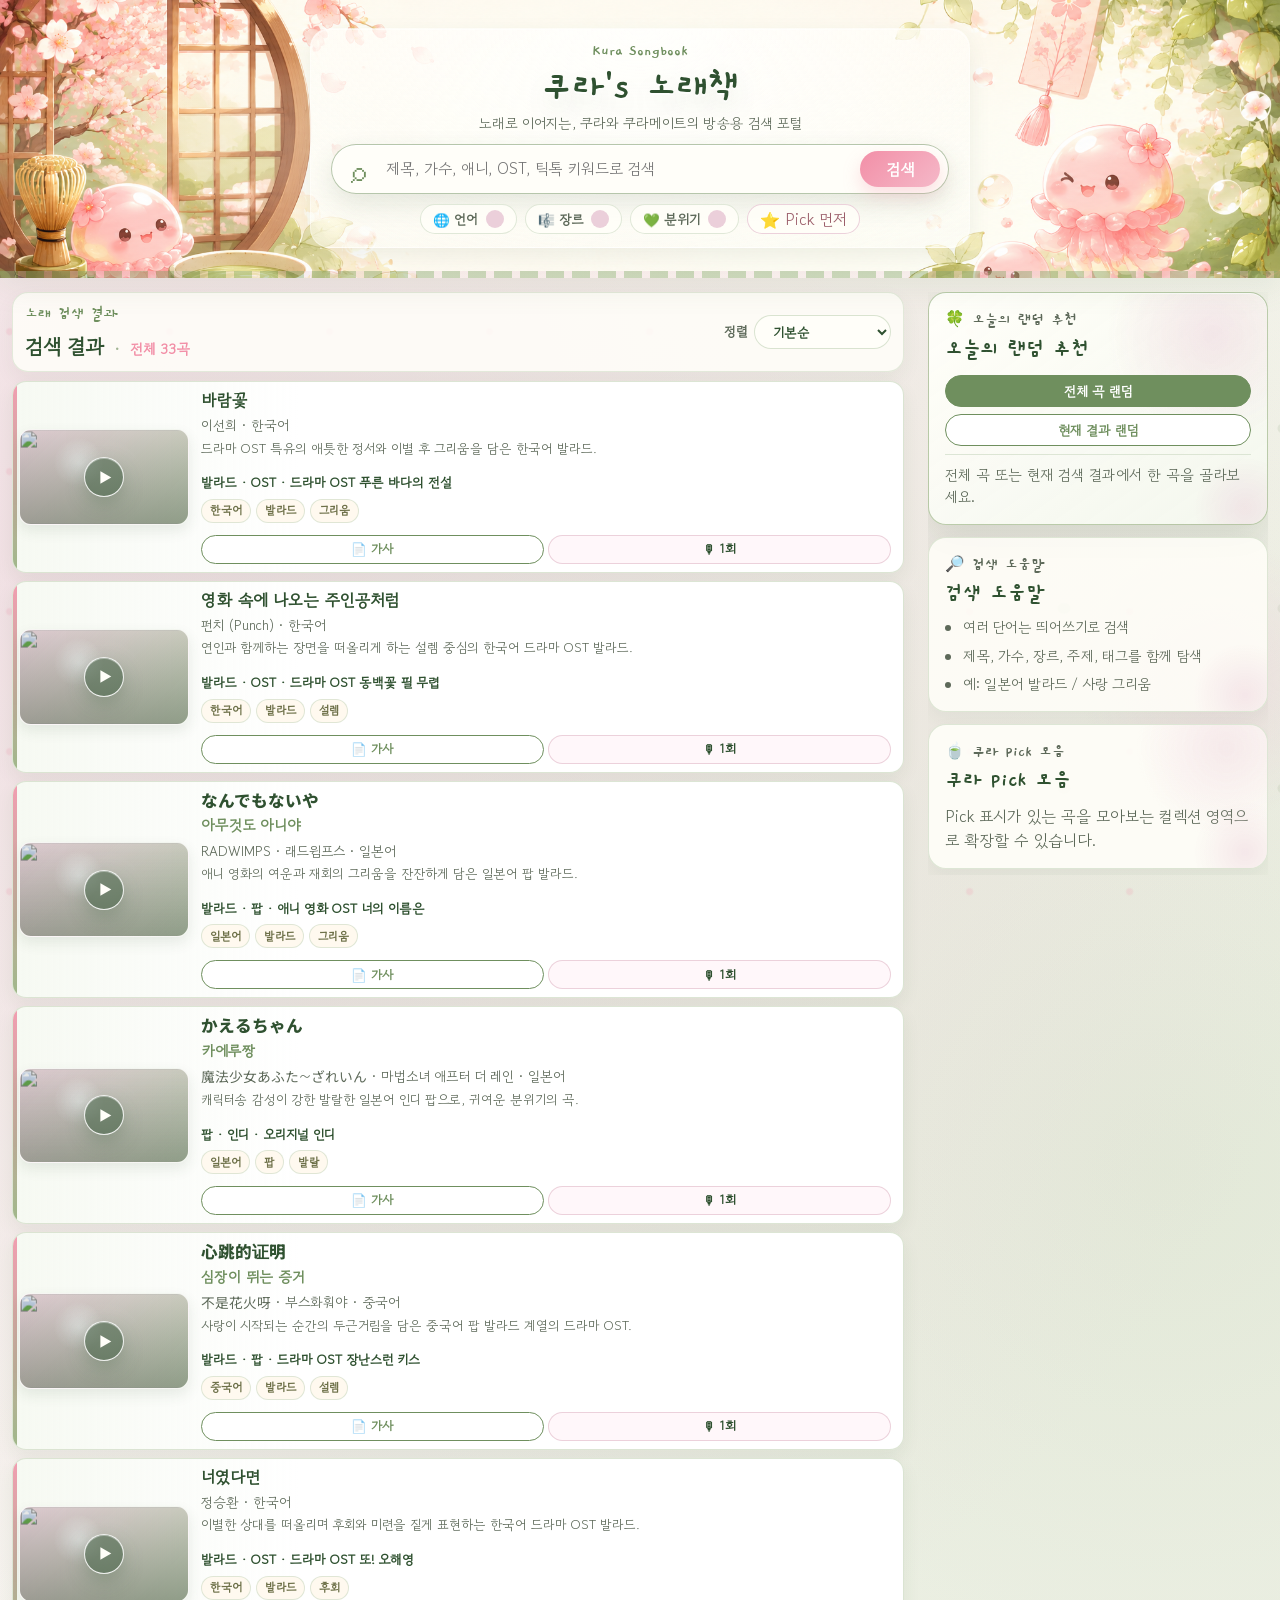
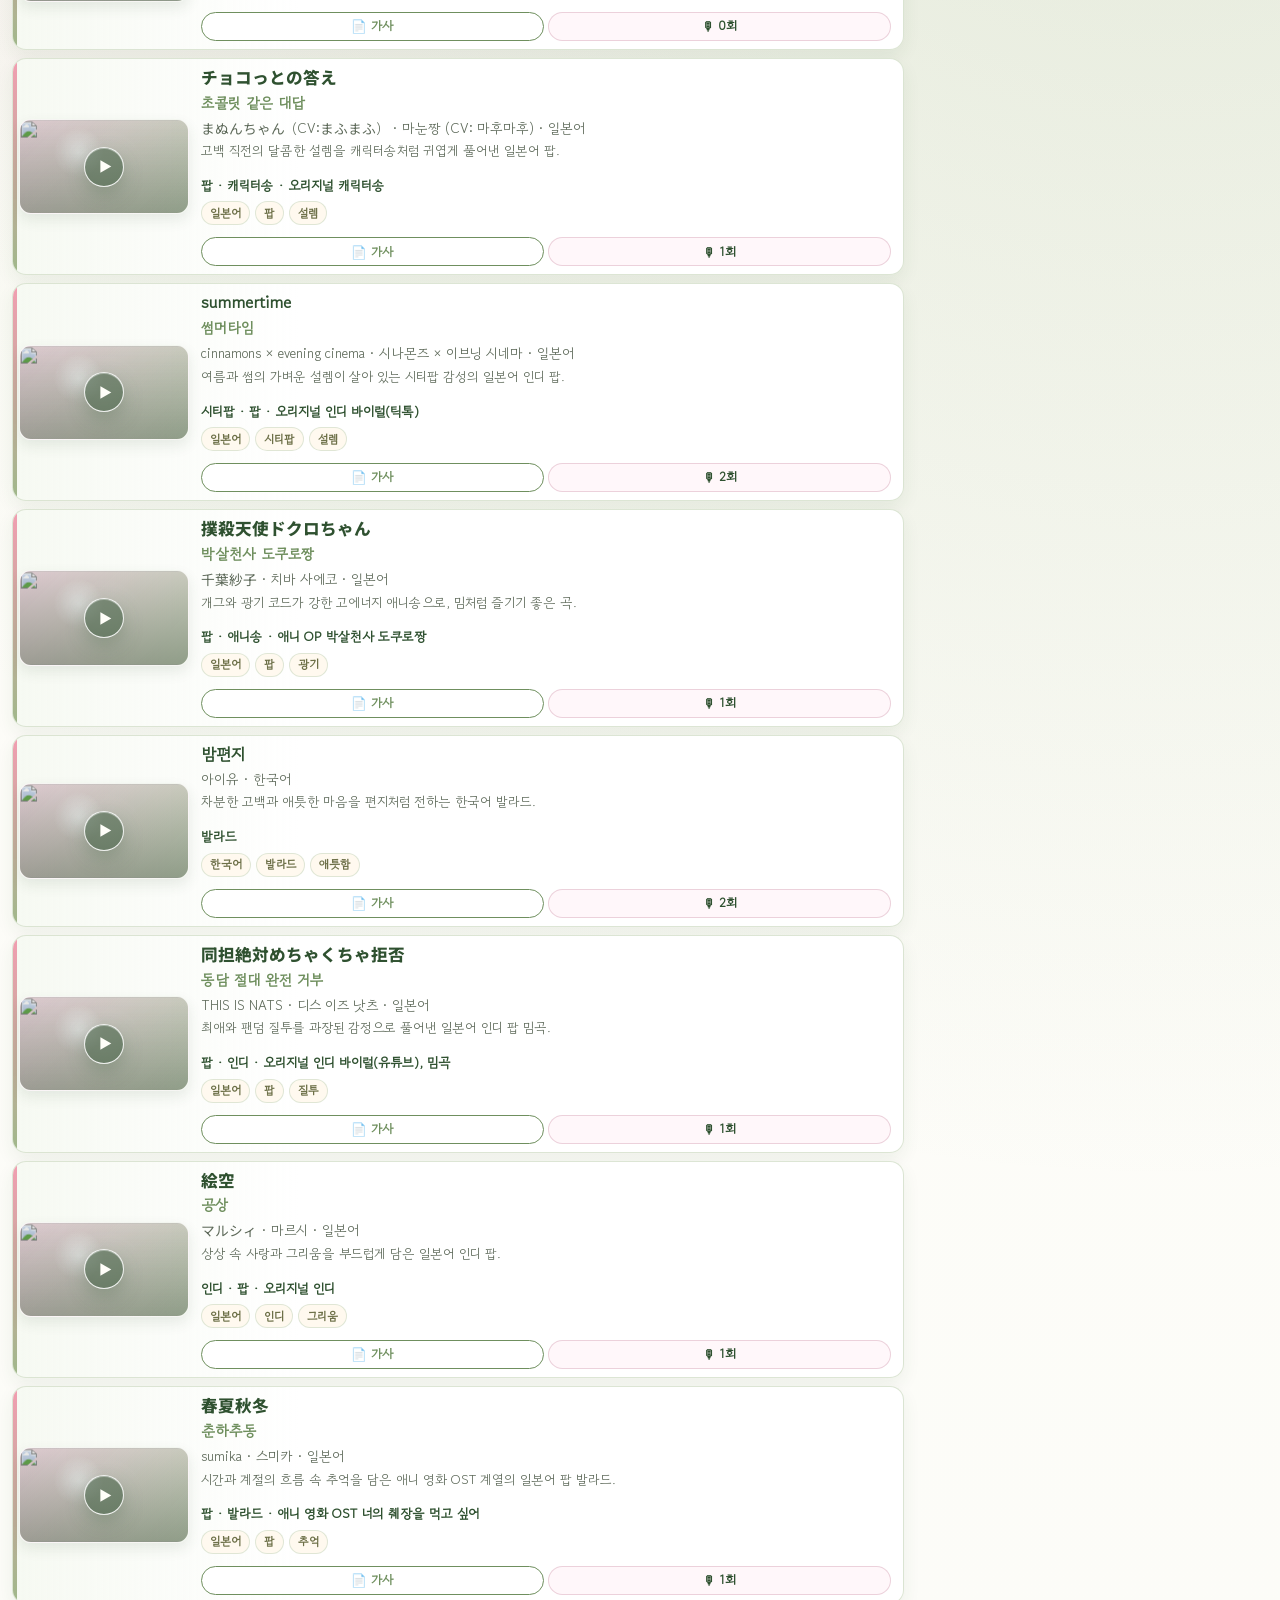
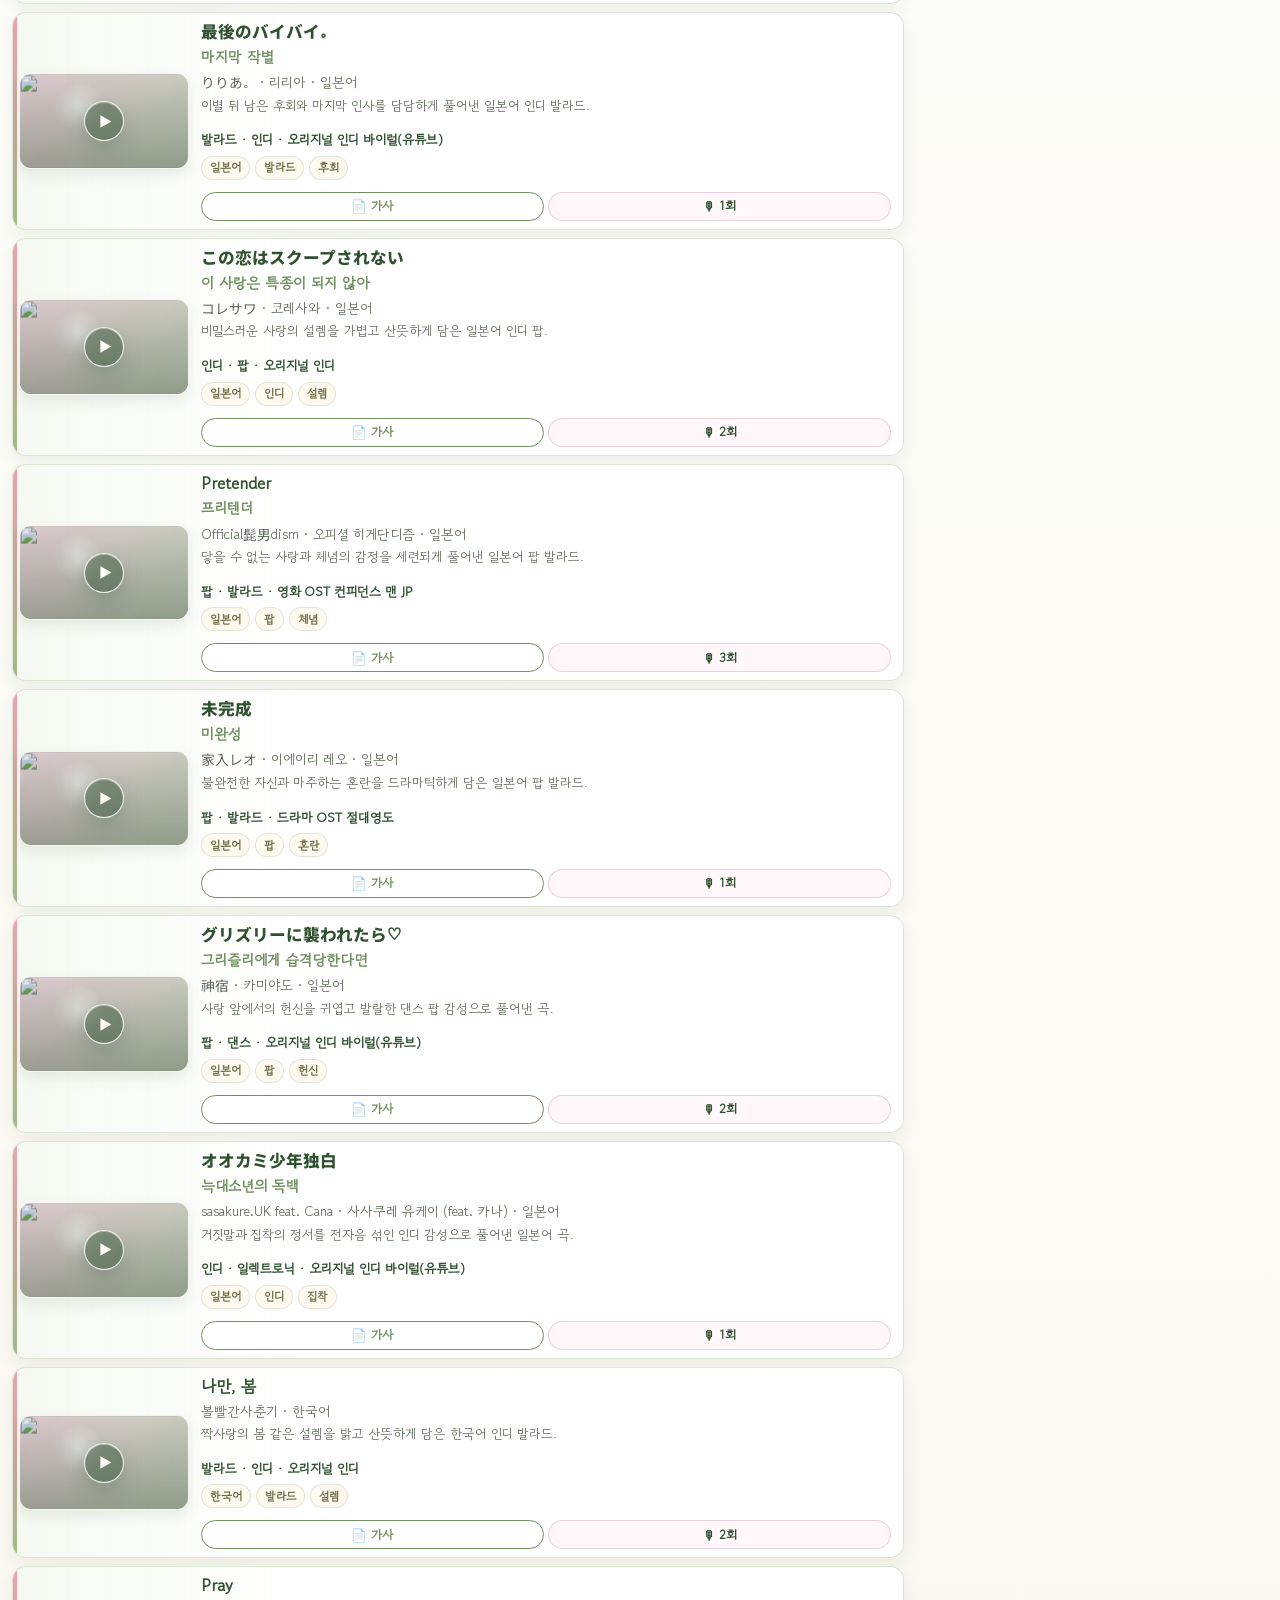
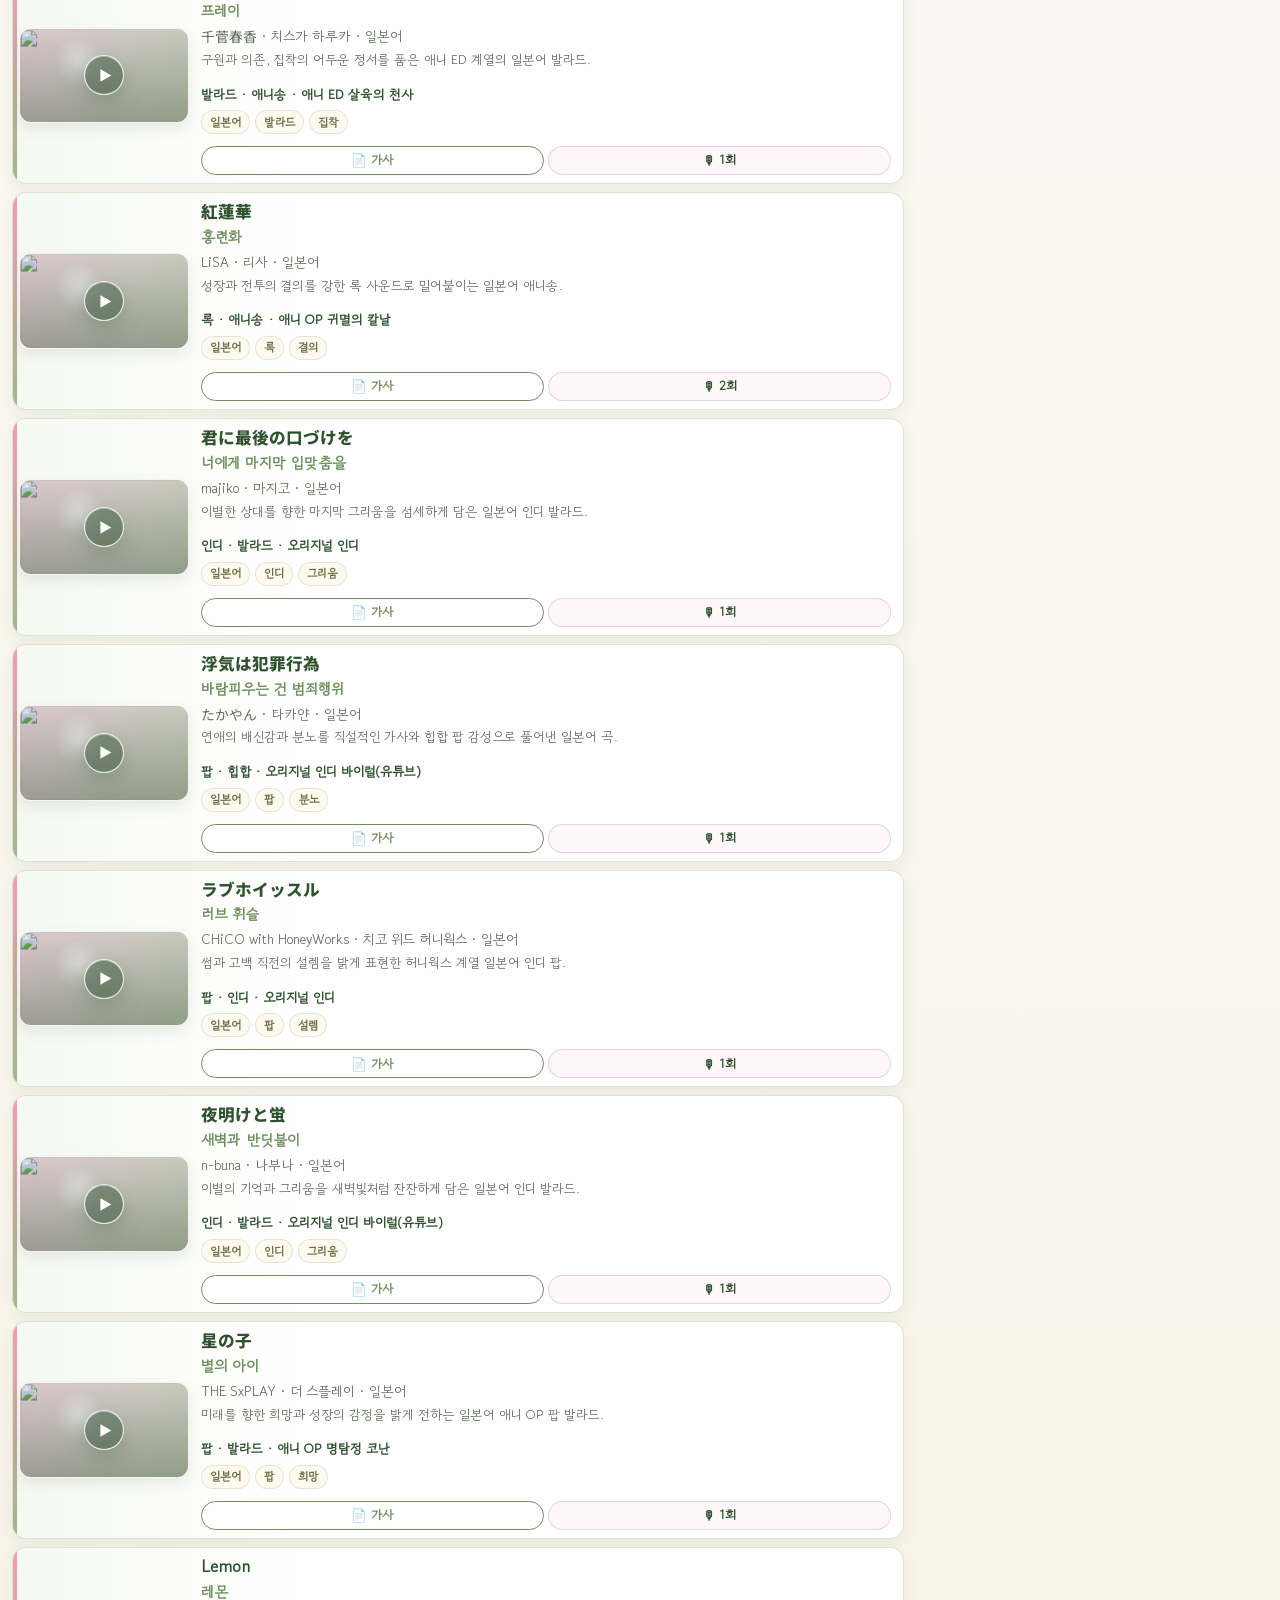
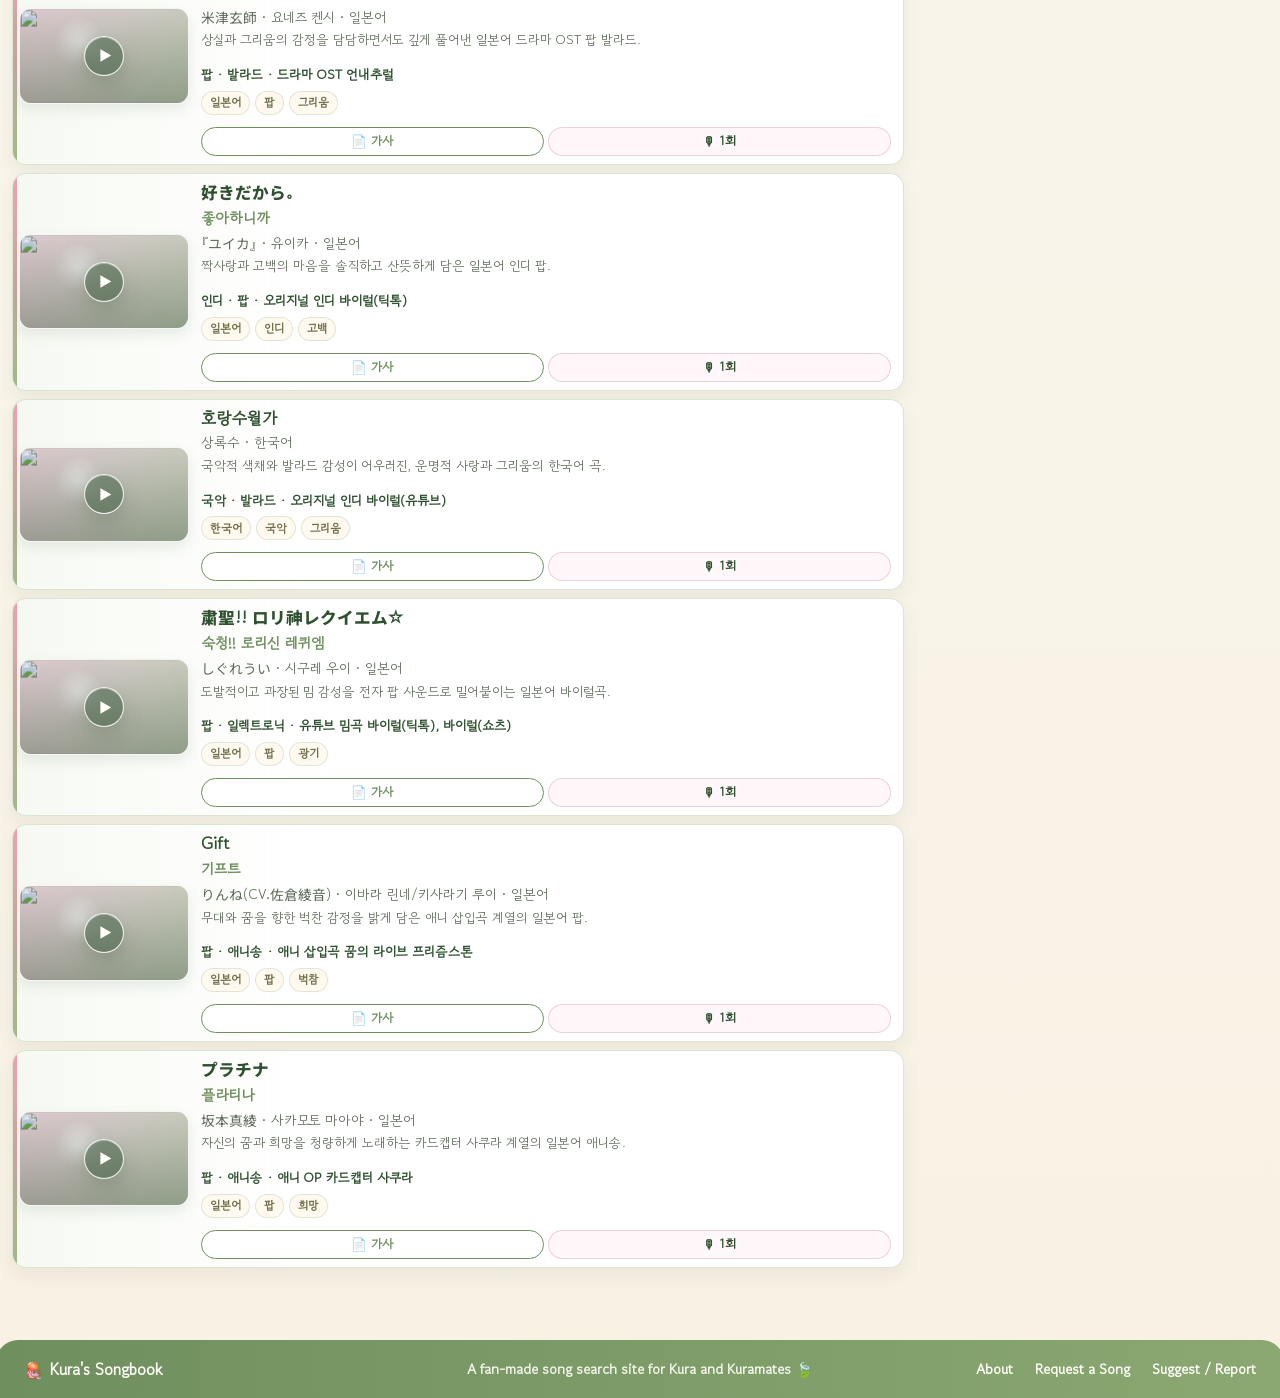
==== search.html @ 8adb4824 "dev: main portal" ====
<!doctype html>
<html lang="ko">
  <head>
    <meta charset="utf-8">
    <meta name="viewport" content="width=device-width, initial-scale=1">
    <title>쿠라's 노래책 - 검색</title>
    <link rel="preconnect" href="https://fonts.googleapis.com">
    <link rel="preconnect" href="https://fonts.gstatic.com" crossorigin>
    <link href="https://fonts.googleapis.com/css2?family=Gaegu:wght@400;700&amp;family=Gowun+Dodum&amp;family=Noto+Sans+JP:wght@400;500;700&amp;family=Noto+Sans+KR:wght@400;500;700&amp;display=swap" rel="stylesheet">
    <link rel="stylesheet" href="./src/style.css?v=beta-1">
  </head>
  <body class="results-mode">
    <header class="hero search-hero">
      <div class="hero-inner">
        <div class="mood-scene mood-scene-left" aria-hidden="true">
          <span class="mood-window"></span>
          <span class="mood-cup">🍵</span>
          <span class="mood-jelly">🪼</span>
        </div>
        <div class="mood-scene mood-scene-right" aria-hidden="true">
          <span class="mood-tag">くらの<br>うた帳</span>
          <span class="mood-leaf">🍃</span>
        </div>
        <div class="petal petal-a" aria-hidden="true"></div>
        <div class="petal petal-b" aria-hidden="true"></div>

        <div class="hero-panel">
          <p class="eyebrow">Kura Songbook</p>
          <h1>쿠라's 노래책</h1>
          <p class="intro">노래로 이어지는, 쿠라와 쿠라메이트의 방송용 검색 포털</p>

          <section class="search-portal" aria-labelledby="search-title">
            <h2 id="search-title">노래 검색</h2>
            <label class="search-label" for="search-input">검색어</label>
            <div class="search-box">
              <span class="search-icon" aria-hidden="true">⌕</span>
              <input
                id="search-input"
                class="search-input"
                type="search"
                placeholder="제목, 가수, 애니, OST, 틱톡 키워드로 검색"
                autocomplete="off"
              >
              <button class="search-button" type="button" aria-label="검색">검색</button>
            </div>
            <div class="chip-row filter-row" aria-label="기본 필터">
              <details class="filter-menu" data-filter="language">
                <summary class="chip">🌐 언어</summary>
                <div id="language-filter-options" class="filter-options"></div>
              </details>
              <details class="filter-menu" data-filter="genre">
                <summary class="chip">🎼 장르</summary>
                <div id="genre-filter-options" class="filter-options"></div>
              </details>
              <details class="filter-menu" data-filter="mood">
                <summary class="chip">💚 분위기</summary>
                <div id="mood-filter-options" class="filter-options"></div>
              </details>
              <button id="pick-first-toggle" class="chip chip-pink chip-button" type="button" aria-pressed="false">
                ⭐ Pick 먼저
              </button>
            </div>
          </section>
        </div>
      </div>
    </header>

    <div class="page-frame">
      <div class="desktop-shell">
        <main class="main-column">
          <section class="sticky-search" aria-label="빠른 검색">
            <div class="sticky-search-brand">
              <span>Kura Songbook</span>
              <strong id="sticky-result-summary">전체 0곡</strong>
            </div>
            <label class="search-label" for="sticky-search-input">빠른 검색</label>
            <div class="sticky-search-box">
              <span class="search-icon" aria-hidden="true">⌕</span>
              <input
                id="sticky-search-input"
                class="sticky-search-input"
                type="search"
                placeholder="검색어를 계속 입력"
                autocomplete="off"
              >
            </div>
          </section>

          <section class="results-column" aria-labelledby="results-title">
            <div class="section-heading">
              <div class="result-title-block">
                <p class="section-kicker">노래 검색 결과</p>
                <div class="result-title-row">
                  <h2 id="results-title">검색 결과</h2>
                  <p id="result-summary" class="result-summary" aria-live="polite">곡을 불러오는 중...</p>
                </div>
              </div>
              <label class="sort-control" for="sort-select">
                <span>정렬</span>
                <select id="sort-select">
                  <option value="default">기본순</option>
                  <option value="title">제목순</option>
                  <option value="artist">가수순</option>
                  <option value="singCount">부른 횟수순</option>
                </select>
              </label>
            </div>
            <section id="song-list" class="song-list" aria-label="검색 결과"></section>
          </section>
        </main>

        <section class="right-rail" aria-label="추천과 도움말">
          <section class="rail-card rail-card-feature random-panel">
            <p class="rail-label">🍀 오늘의 랜덤 추천</p>
            <h2>오늘의 랜덤 추천</h2>
            <div class="random-actions">
              <button id="random-all-button" class="random-button" type="button">전체 곡 랜덤</button>
              <button id="random-visible-button" class="random-button random-button-soft" type="button">
                현재 결과 랜덤
              </button>
            </div>
            <div id="random-result" class="random-result" aria-live="polite">
              <p>전체 곡 또는 현재 검색 결과에서 한 곡을 골라보세요.</p>
            </div>
          </section>

          <section class="rail-card help-panel">
            <p class="rail-label">🔎 검색 도움말</p>
            <h2>검색 도움말</h2>
            <ul class="help-list">
              <li>여러 단어는 띄어쓰기로 검색</li>
              <li>제목, 가수, 장르, 주제, 태그를 함께 탐색</li>
              <li>예: 일본어 발라드 / 사랑 그리움</li>
            </ul>
          </section>

          <section class="rail-card rail-card-pink pick-panel">
            <p class="rail-label">🍵 쿠라 Pick 모음</p>
            <h2>쿠라 Pick 모음</h2>
            <p>Pick 표시가 있는 곡을 모아보는 컬렉션 영역으로 확장할 수 있습니다.</p>
          </section>
        </section>
      </div>

      <footer class="site-footer">
        <p>🪼 Kura's Songbook</p>
        <p>A fan-made song search site for Kura and Kuramates 🍃</p>
        <nav aria-label="Footer links">
          <span>About</span>
          <span>Request a Song</span>
          <span>Suggest / Report</span>
        </nav>
      </footer>
    </div>

    <script src="./src/app.js?v=beta-1" defer></script>
  </body>
</html>
---- src/style.css ----
:root {
  --matcha: #6f8f5e;
  --matcha-dark: #2f5130;
  --matcha-soft: #8ba872;
  --ivory: #fcfcf8;
  --ivory-warm: #f8f1e4;
  --matcha-milk: #f4f8ef;
  --sakura: #ebcfda;
  --sakura-strong: #f28fa7;
  --leaf-border: #d8e2cf;
  --muted: #5d6959;
  --card: rgba(255, 255, 255, 0.94);
  --shadow: 0 18px 44px rgba(47, 81, 48, 0.13);
  --panel-shadow: 0 22px 58px rgba(47, 81, 48, 0.12);
}

* {
  box-sizing: border-box;
}

html {
  overflow-x: hidden;
}

body {
  min-width: 320px;
  margin: 0;
  overflow-x: hidden;
  background:
    radial-gradient(circle at 7% 7%, rgba(235, 207, 218, 0.62), transparent 18%),
    radial-gradient(circle at 91% 15%, rgba(139, 168, 114, 0.24), transparent 24%),
    linear-gradient(180deg, #fffdf8 0%, var(--ivory) 42%, var(--ivory-warm) 100%);
  color: var(--matcha-dark);
  font-family: "Gowun Dodum", "Noto Sans KR", "Noto Sans JP", system-ui, sans-serif;
  line-height: 1.5;
}

body::before,
body::after {
  position: fixed;
  z-index: -1;
  content: "";
  pointer-events: none;
}

body::before {
  inset: 0;
  background-image:
    radial-gradient(circle, rgba(242, 143, 167, 0.32) 0 3px, transparent 4px),
    radial-gradient(ellipse, rgba(111, 143, 94, 0.2) 0 6px, transparent 7px);
  background-position: 8% 16%, 90% 72%;
  background-size: 160px 140px, 220px 180px;
  opacity: 0.58;
}

body::after {
  right: -90px;
  bottom: 70px;
  width: 300px;
  height: 300px;
  border-radius: 999px;
  background: radial-gradient(circle, rgba(235, 207, 218, 0.5), transparent 66%);
}

.portal-page {
  min-height: 100vh;
  background:
    radial-gradient(circle at 12% 18%, rgba(235, 207, 218, 0.46), transparent 20%),
    radial-gradient(circle at 85% 20%, rgba(139, 168, 114, 0.28), transparent 24%),
    #fffdf8;
}

.portal-hero {
  position: relative;
  display: grid;
  min-height: 100vh;
  grid-template-columns: minmax(0, 1fr) minmax(280px, 360px);
  gap: clamp(22px, 4vw, 54px);
  align-items: center;
  overflow: hidden;
  padding: clamp(28px, 5vw, 72px) max(24px, calc((100vw - 1420px) / 2 + 24px));
  background:
    radial-gradient(ellipse at 48% 48%, rgba(255, 253, 248, 0.7), rgba(255, 253, 248, 0.28) 34%, transparent 58%),
    linear-gradient(90deg, rgba(255, 253, 248, 0.04), rgba(255, 253, 248, 0.3) 48%, rgba(255, 253, 248, 0.06)),
    url("../assets/hero_bg_desktop.png") center / cover no-repeat;
}

.portal-panel {
  position: relative;
  z-index: 1;
  width: min(780px, 100%);
  justify-self: center;
  border: 1px solid rgba(255, 255, 255, 0.42);
  border-radius: 28px;
  padding: clamp(24px, 4vw, 46px);
  background:
    radial-gradient(ellipse at top, rgba(255, 255, 255, 0.8), rgba(255, 253, 248, 0.5) 68%, rgba(255, 253, 248, 0.28)),
    rgba(255, 253, 248, 0.42);
  box-shadow: 0 20px 58px rgba(47, 81, 48, 0.13);
  text-align: center;
}

.portal-eyebrow,
.portal-preview-card p {
  margin: 0 0 5px;
  color: var(--matcha);
  font-family: "Gaegu", "Gowun Dodum", "Noto Sans KR", sans-serif;
  font-size: 1.25rem;
  font-weight: 700;
}

.portal-panel h1 {
  font-size: clamp(3.25rem, 7vw, 6.4rem);
}

.portal-copy {
  max-width: 620px;
  margin: 8px auto 0;
  color: var(--muted);
  font-size: 1.08rem;
}

.portal-search {
  display: grid;
  grid-template-columns: 62px 1fr 104px;
  align-items: center;
  min-height: 64px;
  margin-top: 24px;
  border: 1px solid rgba(111, 143, 94, 0.52);
  border-radius: 999px;
  background: rgba(255, 254, 249, 0.97);
  box-shadow:
    0 16px 38px rgba(47, 81, 48, 0.14),
    inset 0 1px 0 rgba(255, 255, 255, 0.9);
}

.portal-search input {
  min-width: 0;
  min-height: 60px;
  border: 0;
  background: transparent;
  color: var(--matcha-dark);
  font: inherit;
  font-size: 1.08rem;
  outline: none;
}

.portal-search button,
.portal-actions button,
.portal-actions a,
.portal-preview-card a {
  display: inline-flex;
  min-height: 40px;
  align-items: center;
  justify-content: center;
  border-radius: 999px;
  padding: 0 18px;
  font: inherit;
  font-weight: 700;
  text-decoration: none;
}

.portal-search button,
.portal-actions button {
  border: 0;
  background: linear-gradient(135deg, var(--sakura-strong), #f5b8c8);
  color: #fff;
  cursor: pointer;
  box-shadow: 0 10px 24px rgba(242, 143, 167, 0.3);
}

.portal-chip-row,
.portal-actions {
  display: flex;
  flex-wrap: wrap;
  justify-content: center;
  gap: 9px;
  margin-top: 14px;
}

.portal-chip-row a,
.portal-actions a,
.portal-preview-card a {
  border: 1px solid rgba(216, 226, 207, 0.86);
  background: rgba(255, 254, 249, 0.88);
  color: var(--matcha-dark);
  font-weight: 700;
  text-decoration: none;
}

.portal-chip-row a {
  min-height: 32px;
  border-radius: 999px;
  padding: 0 13px;
}

.portal-preview {
  position: relative;
  z-index: 1;
  display: grid;
  gap: 14px;
}

.portal-preview-card {
  border: 1px solid rgba(216, 226, 207, 0.78);
  border-radius: 22px;
  padding: 18px;
  background: rgba(255, 254, 249, 0.88);
  box-shadow: 0 18px 42px rgba(47, 81, 48, 0.12);
}

.portal-preview-card h2 {
  margin: 0 0 10px;
  font-family: "Gaegu", "Gowun Dodum", "Noto Sans KR", sans-serif;
  font-size: 1.58rem;
  line-height: 1.1;
}

.portal-preview-card span {
  color: var(--muted);
}

.portal-preview-soft {
  background: rgba(255, 247, 250, 0.82);
}

.portal-scene {
  position: absolute;
  inset: 0;
  pointer-events: none;
}

.portal-scene span {
  position: absolute;
  filter: drop-shadow(0 16px 16px rgba(47, 81, 48, 0.12));
}

.portal-scene-cup {
  left: 8%;
  bottom: 12%;
  font-size: clamp(3rem, 6vw, 6rem);
}

.portal-scene-jelly {
  left: 15%;
  top: 24%;
  font-size: clamp(3.5rem, 7vw, 7rem);
}

.portal-scene-petal {
  right: 14%;
  top: 16%;
  font-size: clamp(2rem, 4vw, 4rem);
}

.page-frame {
  width: min(1600px, calc(100% - 24px));
  margin: 0 auto;
}

.desktop-shell {
  display: grid;
  grid-template-columns: minmax(0, 1fr) clamp(340px, 24vw, 388px);
  gap: 24px;
  align-items: start;
  padding-top: 16px;
  transition: padding-top 180ms ease;
}

.portal-mode .desktop-shell {
  padding-top: 26px;
}

.has-active-search .desktop-shell,
.results-mode .desktop-shell {
  padding-top: 14px;
}

.main-column {
  display: grid;
  min-width: 0;
  gap: 12px;
}

.hero {
  position: relative;
  z-index: 10;
  width: 100%;
  min-height: clamp(260px, 24vw, 296px);
  overflow: visible;
  background:
    radial-gradient(ellipse at 50% 52%, rgba(255, 253, 248, 0.64) 0%, rgba(255, 253, 248, 0.28) 30%, rgba(255, 253, 248, 0) 58%),
    linear-gradient(90deg, rgba(255, 253, 248, 0.04) 0%, rgba(255, 253, 248, 0.22) 45%, rgba(255, 253, 248, 0.03) 100%),
    url("../assets/hero_bg_desktop.png") center 47% / cover no-repeat;
  box-shadow: 0 10px 28px rgba(111, 143, 94, 0.1);
  text-align: center;
}

.portal-mode .hero {
  min-height: clamp(420px, 58vh, 620px);
}

.results-mode .hero {
  min-height: clamp(228px, 22vw, 278px);
}

.hero::after {
  position: absolute;
  right: 0;
  bottom: 0;
  left: 0;
  height: 7px;
  background: repeating-linear-gradient(
    90deg,
    rgba(139, 168, 114, 0.46) 0 18px,
    rgba(235, 207, 218, 0.34) 18px 26px
  );
  content: "";
}

.hero-inner {
  position: relative;
  z-index: 1;
  display: grid;
  width: min(1600px, calc(100% - 24px));
  min-height: clamp(260px, 24vw, 296px);
  margin: 0 auto;
  align-items: center;
  justify-items: center;
  padding: 16px clamp(24px, 3.2vw, 48px) 18px;
  overflow: visible;
}

.portal-mode .hero-inner {
  min-height: clamp(420px, 58vh, 620px);
  align-items: center;
}

.results-mode .hero-inner {
  min-height: clamp(228px, 22vw, 278px);
}

.hero:has(.filter-menu[open]) {
  z-index: 120;
}

.hero > *,
.hero-inner > * {
  position: relative;
  z-index: 1;
}

.hero-panel {
  position: relative;
  z-index: 2;
  width: min(680px, 100%);
  border: 1px solid rgba(255, 255, 255, 0.34);
  border-radius: 20px;
  padding: 12px 22px 14px;
  background:
    radial-gradient(ellipse at top, rgba(255, 255, 255, 0.72), rgba(255, 253, 248, 0.48) 62%, rgba(255, 253, 248, 0.28)),
    linear-gradient(180deg, rgba(255, 253, 248, 0.44), rgba(244, 248, 239, 0.24));
  box-shadow:
    0 8px 22px rgba(47, 81, 48, 0.08),
    inset 0 1px 0 rgba(255, 255, 255, 0.48);
}

.portal-mode .hero-panel {
  width: min(760px, 100%);
  padding: 18px 28px 20px;
}

.results-mode .hero-panel {
  width: min(660px, 100%);
  padding: 11px 20px 13px;
}

.hero-panel,
.search-portal,
.chip-row {
  overflow: visible;
}

.mood-scene {
  position: absolute;
  z-index: 0;
  display: none;
  pointer-events: none;
}

.mood-scene-left {
  inset: 36px auto auto 34px;
  width: 190px;
  height: 220px;
}

.mood-window {
  position: absolute;
  inset: 0 auto auto 0;
  width: 76px;
  height: 102px;
  border: 2px solid rgba(111, 143, 94, 0.18);
  border-radius: 28px 28px 10px 10px;
  background:
    linear-gradient(90deg, transparent 47%, rgba(111, 143, 94, 0.16) 48% 52%, transparent 53%),
    linear-gradient(0deg, transparent 47%, rgba(111, 143, 94, 0.16) 48% 52%, transparent 53%),
    rgba(255, 255, 255, 0.5);
}

.mood-cup {
  position: absolute;
  left: 20px;
  bottom: 10px;
  display: grid;
  width: 112px;
  height: 82px;
  place-items: center;
  border: 1px solid rgba(216, 226, 207, 0.75);
  border-radius: 999px;
  background: rgba(255, 255, 255, 0.58);
  box-shadow: 0 18px 38px rgba(47, 81, 48, 0.1);
  font-size: 3rem;
}

.mood-jelly {
  position: absolute;
  top: 54px;
  right: 4px;
  font-size: 4rem;
  filter: drop-shadow(0 12px 14px rgba(242, 143, 167, 0.18));
}

.mood-scene-right {
  top: 24px;
  right: 32px;
  gap: 18px;
  justify-items: center;
}

.mood-tag {
  display: grid;
  width: 62px;
  min-height: 92px;
  place-items: center;
  border: 1px solid rgba(216, 226, 207, 0.9);
  border-radius: 12px;
  background: #fffef9;
  color: var(--matcha-dark);
  font-size: 0.9rem;
  font-weight: 750;
  font-family: "Gaegu", "Gowun Dodum", "Noto Sans KR", sans-serif;
  box-shadow: 0 12px 26px rgba(47, 81, 48, 0.1);
}

.mood-leaf {
  font-size: 2rem;
}

.eyebrow {
  margin: 0 0 3px;
  color: var(--matcha);
  font-family: "Gaegu", "Gowun Dodum", "Noto Sans KR", sans-serif;
  font-size: 0.98rem;
  font-weight: 700;
  letter-spacing: 0;
}

h1 {
  margin: 0;
  font-family: "Gaegu", "Gowun Dodum", "Noto Sans KR", sans-serif;
  font-size: clamp(2.08rem, 3vw, 3.05rem);
  font-weight: 700;
  line-height: 1.05;
  letter-spacing: 0;
  text-align: center;
  text-shadow:
    0 2px 0 rgba(255, 255, 255, 0.74),
    0 12px 28px rgba(47, 81, 48, 0.13);
}

.intro {
  max-width: 620px;
  margin: 6px auto 0;
  color: var(--muted);
  font-size: 0.94rem;
}

.portal-mode .intro {
  font-size: 1rem;
}

.results-mode .intro {
  font-size: 0.88rem;
}

.petal {
  position: absolute;
  display: none;
  width: 30px;
  height: 18px;
  border-radius: 80% 20% 80% 20%;
  background: rgba(242, 143, 167, 0.42);
  pointer-events: none;
  transform: rotate(-24deg);
}

.petal-a {
  top: 80px;
  left: 23%;
}

.petal-b {
  right: 22%;
  top: 150px;
  transform: rotate(32deg);
}

.search-portal {
  width: 100%;
  margin: 12px auto 0;
}

.portal-mode .search-portal {
  margin-top: 18px;
}

.results-mode .search-portal {
  margin-top: 10px;
}

.search-portal h2,
.search-label {
  position: absolute;
  width: 1px;
  height: 1px;
  margin: -1px;
  overflow: hidden;
  clip: rect(0, 0, 0, 0);
}

.search-box {
  display: grid;
  grid-template-columns: 52px 1fr 88px;
  align-items: center;
  min-height: 52px;
  border: 1px solid rgba(111, 143, 94, 0.5);
  border-radius: 999px;
  background: rgba(255, 254, 249, 0.96);
  box-shadow:
    0 10px 26px rgba(47, 81, 48, 0.12),
    inset 0 1px 0 rgba(255, 255, 255, 0.9);
}

.portal-mode .search-box {
  min-height: 58px;
  grid-template-columns: 60px 1fr 96px;
}

.results-mode .search-box {
  min-height: 50px;
}

.search-box:focus-within {
  border-color: var(--matcha);
  box-shadow: 0 12px 30px rgba(47, 81, 48, 0.14), 0 0 0 4px rgba(235, 207, 218, 0.26);
}

.search-icon {
  color: var(--matcha);
  font-size: 1.85rem;
  line-height: 1;
}

.search-input {
  width: 100%;
  min-height: 50px;
  border: 0;
  background: transparent;
  color: var(--matcha-dark);
  font: inherit;
  font-size: 0.98rem;
  outline: none;
}

.portal-mode .search-input {
  min-height: 56px;
  font-size: 1.04rem;
}

.results-mode .search-input {
  min-height: 48px;
  font-size: 0.96rem;
}

.search-button {
  min-height: 36px;
  margin-right: 8px;
  border: 0;
  border-radius: 999px;
  background: linear-gradient(135deg, var(--sakura-strong), #f5b8c8);
  color: #fff;
  cursor: default;
  font: inherit;
  font-weight: 800;
  box-shadow: 0 8px 18px rgba(242, 143, 167, 0.28);
}

.portal-action-button {
  min-height: 34px;
  margin-top: 12px;
  border: 1px solid rgba(111, 143, 94, 0.56);
  border-radius: 999px;
  padding: 0 18px;
  background: rgba(255, 254, 249, 0.9);
  color: var(--matcha-dark);
  cursor: pointer;
  font: inherit;
  font-family: "Gaegu", "Gowun Dodum", "Noto Sans KR", sans-serif;
  font-size: 1.05rem;
  font-weight: 700;
  box-shadow: 0 8px 20px rgba(47, 81, 48, 0.1);
}

.portal-action-button:hover {
  border-color: var(--matcha);
  background: #fffef9;
}

.results-mode .portal-action-button {
  display: none;
}

.chip-row {
  display: flex;
  flex-wrap: wrap;
  justify-content: center;
  gap: 8px;
  margin-top: 10px;
}

.chip,
.song-chip {
  display: inline-flex;
  align-items: center;
  min-height: 30px;
  border: 1px solid rgba(216, 226, 207, 0.78);
  border-radius: 999px;
  padding: 0 12px;
  background: rgba(255, 254, 249, 0.86);
  color: var(--muted);
  font-size: 0.84rem;
  font-weight: 680;
}

.filter-row {
  align-items: flex-start;
}

.filter-menu {
  position: relative;
  z-index: 140;
}

.filter-menu[open] {
  z-index: 220;
}

.filter-menu summary {
  position: relative;
  cursor: pointer;
  list-style: none;
  transition: border-color 160ms ease, background-color 160ms ease, box-shadow 160ms ease;
}

.filter-menu summary::-webkit-details-marker {
  display: none;
}

.filter-menu summary::after {
  content: attr(data-count);
  display: inline-grid;
  min-width: 18px;
  height: 18px;
  margin-left: 8px;
  place-items: center;
  border-radius: 999px;
  background: var(--sakura);
  color: var(--matcha-dark);
  font-size: 0.72rem;
}

.filter-menu summary[data-count=""]::after {
  display: none;
}

.filter-menu:has(input:checked) summary,
.filter-menu[open] summary {
  border-color: rgba(242, 143, 167, 0.7);
  background: #fff7fa;
  color: var(--matcha-dark);
  box-shadow: 0 0 0 3px rgba(235, 207, 218, 0.28);
}

.filter-options {
  position: absolute;
  z-index: 240;
  top: calc(100% + 10px);
  left: 50%;
  display: grid;
  width: 300px;
  max-height: 300px;
  overflow: auto;
  transform: translateX(-50%);
  gap: 4px;
  border: 1px solid rgba(216, 226, 207, 0.98);
  border-radius: 18px;
  padding: 12px;
  background: #fffef9;
  box-shadow: 0 16px 38px rgba(47, 81, 48, 0.18);
  text-align: left;
  scrollbar-color: rgba(139, 168, 114, 0.45) transparent;
  scrollbar-width: thin;
}

.filter-options::-webkit-scrollbar {
  width: 8px;
}

.filter-options::-webkit-scrollbar-track {
  background: transparent;
}

.filter-options::-webkit-scrollbar-thumb {
  border: 2px solid rgba(255, 255, 255, 0.98);
  border-radius: 999px;
  background: rgba(139, 168, 114, 0.5);
}

.filter-option {
  display: flex;
  align-items: center;
  gap: 10px;
  min-height: 40px;
  border: 1px solid transparent;
  border-radius: 13px;
  padding: 8px 10px;
  color: var(--muted);
  font-size: 0.9rem;
  line-height: 1.25;
  white-space: nowrap;
  cursor: pointer;
}

.filter-option input {
  width: 17px;
  height: 17px;
  accent-color: var(--matcha);
  flex: 0 0 auto;
}

.filter-option:hover {
  border-color: rgba(216, 226, 207, 0.9);
  background: var(--matcha-milk);
}

.filter-option:has(input:checked) {
  border-color: rgba(235, 207, 218, 0.9);
  background: #fff7fa;
  color: var(--matcha-dark);
  font-weight: 750;
}

.chip-button {
  cursor: pointer;
  font: inherit;
}

.chip-pink {
  border-color: rgba(235, 207, 218, 0.95);
  color: #9b5e6a;
}

.chip-active {
  border-color: rgba(242, 143, 167, 0.75);
  background: #fff7fa;
  box-shadow: 0 0 0 3px rgba(235, 207, 218, 0.34);
}

.sticky-search {
  position: fixed;
  z-index: 90;
  top: 12px;
  left: 50%;
  display: grid;
  grid-template-columns: minmax(260px, 1fr);
  width: min(520px, calc(100vw - 28px));
  align-items: center;
  justify-content: stretch;
  border: 1px solid rgba(111, 143, 94, 0.55);
  border-radius: 999px;
  padding: 5px;
  background: rgba(255, 254, 249, 0.985);
  box-shadow: 0 14px 34px rgba(47, 81, 48, 0.18);
  opacity: 0;
  pointer-events: none;
  transform: translate(-50%, -10px);
  transition: opacity 170ms ease, transform 170ms ease;
}

.sticky-search-visible .sticky-search {
  opacity: 1;
  pointer-events: auto;
  transform: translate(-50%, 0);
}

.portal-mode.sticky-search-visible .sticky-search {
  opacity: 0;
  pointer-events: none;
  transform: translate(-50%, -10px);
}

.sticky-search-brand {
  position: absolute;
  width: 1px;
  height: 1px;
  margin: -1px;
  overflow: hidden;
  clip: rect(0, 0, 0, 0);
}

.sticky-search-brand strong {
  color: var(--sakura-strong);
  font-size: 0.86rem;
}

.sticky-search-box {
  display: grid;
  grid-template-columns: 38px 1fr;
  align-items: center;
  min-height: 42px;
  border: 0;
  border-radius: 999px;
  background: #ffffff;
}

.sticky-search-box .search-icon {
  font-size: 1.55rem;
}

.sticky-search-input {
  width: 100%;
  min-height: 42px;
  border: 0;
  background: transparent;
  color: var(--matcha-dark);
  font: inherit;
  outline: none;
}

.results-column {
  position: relative;
  min-width: 0;
  padding: 0 0 72px;
  transition: opacity 180ms ease, transform 180ms ease;
}

.portal-mode .results-column {
  opacity: 0.72;
  transform: translateY(12px);
}

.results-mode .results-column {
  opacity: 1;
  transform: translateY(0);
}

.section-heading {
  display: flex;
  align-items: center;
  justify-content: space-between;
  gap: 14px;
  margin: 0 0 9px;
  border: 1px solid rgba(216, 226, 207, 0.72);
  border-radius: 16px;
  padding: 10px 12px;
  background: rgba(255, 254, 249, 0.84);
  box-shadow: 0 8px 20px rgba(47, 81, 48, 0.06);
}

.portal-mode .section-heading {
  background: rgba(255, 254, 249, 0.66);
}

.section-kicker,
.rail-label {
  margin: 0 0 4px;
  color: var(--matcha);
  font-family: "Gaegu", "Gowun Dodum", "Noto Sans KR", sans-serif;
  font-size: 0.98rem;
  font-weight: 700;
  letter-spacing: 0;
}

.section-heading h2 {
  margin: 0;
  font-size: 1.28rem;
  font-weight: 700;
}

.result-title-block {
  min-width: 0;
}

.result-title-row {
  display: flex;
  align-items: baseline;
  gap: 10px;
}

.result-summary {
  margin: 0;
  color: var(--sakura-strong);
  font-size: 0.9rem;
  font-weight: 780;
}

.result-summary::before {
  color: rgba(111, 143, 94, 0.65);
  content: "·";
  margin-right: 10px;
}

.sort-control {
  display: inline-flex;
  flex: 0 0 auto;
  align-items: center;
  gap: 7px;
  color: var(--muted);
  font-size: 0.82rem;
  font-weight: 760;
}

.sort-control select {
  min-height: 34px;
  border: 1px solid rgba(216, 226, 207, 0.96);
  border-radius: 999px;
  padding: 0 36px 0 14px;
  background: #fffef9;
  color: var(--matcha-dark);
  font: inherit;
}

.song-list {
  display: grid;
  gap: 8px;
}

.song-card {
  position: relative;
  display: grid;
  grid-template-columns: 176px minmax(0, 1fr);
  gap: 12px;
  min-height: 98px;
  overflow: hidden;
  border: 1px solid rgba(216, 226, 207, 0.88);
  border-radius: 14px;
  background:
    linear-gradient(90deg, rgba(244, 248, 239, 0.8), rgba(255, 255, 255, 0.98) 32%),
    var(--card);
  box-shadow: 0 7px 18px rgba(47, 81, 48, 0.07);
  transition: transform 140ms ease, box-shadow 140ms ease, border-color 140ms ease;
}

.song-card:hover {
  border-color: rgba(139, 168, 114, 0.56);
  box-shadow: 0 11px 26px rgba(47, 81, 48, 0.11);
  transform: translateY(-1px);
}

.song-card::before {
  position: absolute;
  inset: 0 auto 0 0;
  width: 4px;
  background: linear-gradient(180deg, rgba(242, 143, 167, 0.86), rgba(139, 168, 114, 0.82));
  content: "";
}

.song-thumb-link {
  display: block;
  align-self: center;
  text-decoration: none;
}

.song-thumb {
  position: relative;
  align-self: center;
  display: grid;
  aspect-ratio: 16 / 9;
  width: calc(100% - 6px);
  min-height: 0;
  place-items: center;
  margin: 6px 0 6px 6px;
  overflow: hidden;
  border: 1px solid rgba(255, 255, 255, 0.74);
  border-radius: 12px;
  background:
    radial-gradient(circle at 35% 35%, rgba(255, 255, 255, 0.85), transparent 20%),
    linear-gradient(135deg, rgba(235, 207, 218, 0.82), rgba(139, 168, 114, 0.42));
  color: rgba(47, 81, 48, 0.84);
  font-size: 2rem;
  box-shadow: 0 6px 14px rgba(47, 81, 48, 0.1);
  cursor: default;
  transition: filter 140ms ease, transform 140ms ease, box-shadow 140ms ease;
}

.song-thumb-link .song-thumb {
  cursor: pointer;
}

.song-thumb-link:hover .song-thumb {
  box-shadow: 0 10px 24px rgba(47, 81, 48, 0.16);
  filter: brightness(1.03);
  transform: translateY(-1px);
}

.song-thumb img {
  position: relative;
  z-index: 0;
  width: 100%;
  height: 100%;
  object-fit: cover;
  filter: saturate(0.82) contrast(0.94) brightness(1.02);
  transform: scale(1.015);
}

.song-thumb::after {
  position: absolute;
  z-index: 1;
  inset: 0;
  background:
    linear-gradient(180deg, rgba(25, 40, 25, 0.08), rgba(25, 40, 25, 0.34)),
    radial-gradient(circle at center, rgba(255, 255, 255, 0.18), transparent 42%);
  content: "";
}

.song-thumb::before {
  position: absolute;
  z-index: 2;
  display: grid;
  width: 38px;
  height: 38px;
  place-items: center;
  border: 1px solid rgba(255, 255, 255, 0.88);
  border-radius: 999px;
  background: rgba(47, 81, 48, 0.5);
  box-shadow:
    0 8px 20px rgba(47, 81, 48, 0.28),
    inset 0 1px 0 rgba(255, 255, 255, 0.35);
  color: #fffef9;
  content: "▶";
  font-size: 0.95rem;
  text-indent: 3px;
}

.song-thumb img + span {
  display: none;
}

.song-thumb span {
  position: relative;
  z-index: 3;
  display: grid;
  width: 52px;
  height: 52px;
  place-items: center;
  border-radius: 999px;
  background: rgba(255, 255, 255, 0.72);
}

.song-thumb img ~ span {
  display: none;
}

.song-main {
  display: grid;
  grid-template-columns: minmax(280px, 1.5fr) minmax(190px, 0.72fr) 128px;
  gap: 12px;
  align-items: center;
  padding: 8px 12px 8px 0;
}

.song-title-block,
.song-meta {
  min-width: 0;
}

.song-card-header {
  display: flex;
  align-items: center;
  gap: 8px;
  flex-wrap: wrap;
}

.song-card h3 {
  margin: 0;
  font-size: 1.04rem;
  font-weight: 820;
  line-height: 1.25;
  overflow-wrap: anywhere;
}

.song-translation,
.song-artist,
.song-intro,
.song-theme,
.song-note {
  margin: 4px 0 0;
}

.song-translation {
  color: var(--matcha);
  font-size: 0.92rem;
  font-weight: 760;
}

.song-artist,
.song-intro,
.song-theme,
.song-note {
  color: var(--muted);
}

.song-artist {
  font-size: 0.86rem;
}

.song-intro {
  max-width: 46rem;
  display: -webkit-box;
  overflow: hidden;
  font-size: 0.82rem;
  line-height: 1.34;
  -webkit-box-orient: vertical;
  -webkit-line-clamp: 2;
}

.song-theme {
  color: var(--matcha-dark);
  font-size: 0.82rem;
  font-weight: 740;
}

.song-note {
  display: -webkit-box;
  overflow: hidden;
  font-size: 0.78rem;
  line-height: 1.32;
  -webkit-box-orient: vertical;
  -webkit-line-clamp: 2;
}

.song-chip-list {
  display: flex;
  flex-wrap: wrap;
  gap: 5px;
  margin-top: 6px;
}

.song-chip {
  min-height: 24px;
  padding: 0 8px;
  background: #fff9ef;
  color: #6d7048;
  font-size: 0.72rem;
}

.pick-badge {
  display: inline-flex;
  flex: 0 0 auto;
  min-height: 24px;
  align-items: center;
  border: 1px solid rgba(242, 143, 167, 0.55);
  border-radius: 999px;
  padding: 0 9px;
  background: #fff7fa;
  color: #9b5e6a;
  font-size: 0.73rem;
  font-weight: 780;
}

.song-actions {
  display: flex;
  min-width: 0;
  flex-direction: column;
  align-items: stretch;
  gap: 4px;
  border-left: 1px solid rgba(216, 226, 207, 0.62);
  padding-left: 10px;
}

.button,
.song-count {
  display: inline-flex;
  min-height: 29px;
  align-items: center;
  justify-content: center;
  border-radius: 999px;
  padding: 0 10px;
  font-size: 0.78rem;
  font-weight: 760;
  text-decoration: none;
  white-space: nowrap;
}

.button {
  border: 1px solid var(--matcha);
  background: #ffffff;
  color: var(--matcha);
}

.button:hover {
  background: var(--matcha);
  color: #ffffff;
}

.button-disabled {
  border-color: var(--leaf-border);
  background: #f5f5f1;
  color: #798176;
}

.song-count {
  border: 1px solid rgba(235, 207, 218, 0.95);
  background: #fff7fa;
  color: var(--matcha-dark);
}

.right-rail {
  display: grid;
  gap: 12px;
  min-width: 0;
  position: sticky;
  top: 14px;
  z-index: 3;
  align-self: start;
  max-height: calc(100vh - 28px);
  overflow: auto;
  padding-bottom: 6px;
  scrollbar-color: rgba(139, 168, 114, 0.45) transparent;
  scrollbar-width: thin;
  height: fit-content;
}

.right-rail::-webkit-scrollbar {
  width: 8px;
}

.right-rail::-webkit-scrollbar-track {
  background: transparent;
}

.right-rail::-webkit-scrollbar-thumb {
  border: 2px solid rgba(255, 255, 255, 0.9);
  border-radius: 999px;
  background: rgba(139, 168, 114, 0.48);
}

.right-rail .random-panel {
  border-color: rgba(139, 168, 114, 0.58);
  background:
    radial-gradient(circle at 84% 18%, rgba(235, 207, 218, 0.48), transparent 31%),
    linear-gradient(145deg, rgba(255, 254, 249, 0.98), rgba(244, 248, 239, 0.9));
  box-shadow:
    0 16px 38px rgba(47, 81, 48, 0.14),
    inset 0 1px 0 rgba(255, 255, 255, 0.75);
}

.rail-card {
  position: relative;
  overflow: hidden;
  width: 100%;
  padding: 16px;
  border: 1px solid rgba(216, 226, 207, 0.86);
  border-radius: 18px;
  background: rgba(255, 254, 249, 0.94);
  box-shadow: 0 10px 28px rgba(47, 81, 48, 0.08);
}

.help-panel,
.pick-panel {
  background: rgba(255, 254, 249, 0.86);
  box-shadow: 0 8px 20px rgba(47, 81, 48, 0.06);
}

.rail-card::after {
  position: absolute;
  right: -32px;
  bottom: -38px;
  width: 108px;
  height: 108px;
  border-radius: 999px;
  background: radial-gradient(circle, rgba(235, 207, 218, 0.46), transparent 68%);
  content: "";
}

.rail-card h2 {
  margin: 0 0 7px;
  font-family: "Gaegu", "Gowun Dodum", "Noto Sans KR", sans-serif;
  font-size: 1.38rem;
  font-weight: 700;
}

.rail-card p {
  margin: 0;
  color: var(--muted);
}

.random-actions {
  display: grid;
  grid-template-columns: 1fr;
  gap: 7px;
  margin: 9px 0 8px;
}

.random-button {
  min-height: 32px;
  border: 1px solid var(--matcha);
  border-radius: 999px;
  background: var(--matcha);
  color: #fff;
  cursor: pointer;
  font: inherit;
  font-size: 0.84rem;
  font-weight: 760;
}

.random-button-soft {
  background: #fff;
  color: var(--matcha);
}

.random-button:disabled {
  border-color: var(--leaf-border);
  background: #f5f5f1;
  color: #8b9387;
  cursor: not-allowed;
}

.random-result {
  position: relative;
  z-index: 1;
  margin-top: 8px;
  padding-top: 9px;
  border-top: 1px solid rgba(216, 226, 207, 0.85);
}

.random-result p {
  font-size: 0.92rem;
}

.random-song h3 {
  margin: 0;
  font-size: 1rem;
  line-height: 1.28;
  overflow-wrap: anywhere;
}

.random-song {
  display: grid;
  gap: 10px;
}

.random-thumb {
  position: relative;
  display: grid;
  aspect-ratio: 16 / 9;
  width: 100%;
  place-items: center;
  overflow: hidden;
  border: 1px solid rgba(255, 255, 255, 0.78);
  border-radius: 15px;
  background:
    radial-gradient(circle at 35% 35%, rgba(255, 255, 255, 0.82), transparent 22%),
    linear-gradient(135deg, rgba(235, 207, 218, 0.76), rgba(139, 168, 114, 0.46));
  color: rgba(47, 81, 48, 0.82);
  font-size: 2rem;
  box-shadow: 0 8px 20px rgba(47, 81, 48, 0.12);
}

.random-thumb img {
  width: 100%;
  height: 100%;
  object-fit: cover;
  filter: saturate(0.86) contrast(0.94) brightness(1.02);
  transform: scale(1.012);
}

.random-thumb::after {
  position: absolute;
  inset: 0;
  background:
    linear-gradient(180deg, rgba(25, 40, 25, 0.06), rgba(25, 40, 25, 0.34)),
    radial-gradient(circle at center, rgba(255, 255, 255, 0.16), transparent 44%);
  content: "";
}

.random-thumb::before {
  position: absolute;
  z-index: 2;
  display: grid;
  width: 42px;
  height: 42px;
  place-items: center;
  border: 1px solid rgba(255, 255, 255, 0.88);
  border-radius: 999px;
  background: rgba(47, 81, 48, 0.52);
  color: #fffef9;
  content: "▶";
  font-size: 0.95rem;
  text-indent: 3px;
  box-shadow: 0 8px 20px rgba(47, 81, 48, 0.24);
}

.random-thumb span {
  position: relative;
  z-index: 3;
  display: grid;
  width: 48px;
  height: 48px;
  place-items: center;
  border-radius: 999px;
  background: rgba(255, 255, 255, 0.72);
}

.random-song-body {
  min-width: 0;
}

.random-translation,
.random-artist,
.random-intro {
  margin: 5px 0 0;
  color: var(--muted);
}

.random-translation {
  color: var(--matcha);
  font-weight: 760;
}

.random-intro {
  display: -webkit-box;
  overflow: hidden;
  font-size: 0.84rem;
  line-height: 1.34;
  -webkit-box-orient: vertical;
  -webkit-line-clamp: 3;
}

.random-chip-list {
  display: flex;
  flex-wrap: wrap;
  gap: 5px;
  margin-top: 7px;
}

.random-chip-list .song-chip {
  min-height: 22px;
}

.random-link-row {
  display: grid;
  grid-template-columns: 1fr;
  gap: 7px;
  margin-top: 9px;
}

.rail-card-pink {
  background:
    radial-gradient(circle at 88% 16%, rgba(235, 207, 218, 0.42), transparent 28%),
    rgba(255, 254, 249, 0.9);
}

.rail-card-feature {
  border-color: rgba(139, 168, 114, 0.52);
  background:
    radial-gradient(circle at 18% 18%, rgba(235, 207, 218, 0.28), transparent 25%),
    linear-gradient(145deg, rgba(255, 254, 249, 0.98), rgba(244, 248, 239, 0.94));
  box-shadow: 0 18px 42px rgba(47, 81, 48, 0.14);
}

.placeholder-art {
  display: grid;
  height: 76px;
  margin-bottom: 9px;
  place-items: center;
  border: 1px solid rgba(216, 226, 207, 0.92);
  border-radius: 16px;
  background:
    radial-gradient(circle at 74% 22%, rgba(255, 255, 255, 0.7), transparent 16%),
    linear-gradient(135deg, rgba(235, 207, 218, 0.74), rgba(139, 168, 114, 0.4));
  color: var(--matcha-dark);
  font-size: 2rem;
}

.placeholder-art span {
  display: grid;
  width: 54px;
  height: 54px;
  place-items: center;
  border-radius: 999px;
  background: rgba(255, 255, 255, 0.74);
}

.help-list {
  display: grid;
  gap: 8px;
  margin: 0;
  padding-left: 18px;
  color: var(--muted);
  font-size: 0.9rem;
  line-height: 1.42;
}

.empty-message {
  margin: 0;
  padding: 26px;
  border: 1px dashed var(--leaf-border);
  border-radius: 20px;
  background: rgba(255, 255, 255, 0.86);
  color: var(--muted);
  text-align: center;
}

.site-footer {
  display: grid;
  grid-template-columns: 1fr auto 1fr;
  gap: 24px;
  align-items: center;
  min-height: 58px;
  margin: 0 -16px;
  border-radius: 22px 22px 0 0;
  padding: 0 28px;
  background: linear-gradient(90deg, #6f8f5e, #8ba872);
  color: #fffef9;
  font-weight: 750;
}

.site-footer p {
  margin: 0;
}

.site-footer p:nth-child(2) {
  font-size: 0.9rem;
  font-weight: 600;
  opacity: 0.9;
  text-align: center;
}

.site-footer nav {
  display: flex;
  justify-content: end;
  gap: 22px;
  font-size: 0.9rem;
}

@media (max-width: 1120px) {
  .portal-hero {
    grid-template-columns: 1fr;
  }

  .portal-preview {
    width: min(720px, 100%);
    justify-self: center;
  }

  .desktop-shell {
    grid-template-columns: 1fr;
    gap: 14px;
  }

  .hero {
    min-height: 300px;
  }

  .hero-inner {
    min-height: 300px;
    padding: 22px 20px 20px;
  }

  .right-rail {
    position: static;
    width: 100%;
    max-height: none;
    overflow: visible;
    margin-top: 0;
  }

.random-panel {
  display: grid;
  gap: 8px;
}

.random-panel .rail-label {
  margin-bottom: -2px;
  color: #6d8556;
  font-size: 1.06rem;
}

.random-panel h2 {
  margin-bottom: 0;
  color: var(--matcha-dark);
  font-size: 1.62rem;
  line-height: 1;
}

.help-panel .rail-label,
.pick-panel .rail-label {
  color: rgba(111, 143, 94, 0.82);
}

.help-panel h2,
.pick-panel h2 {
  font-size: 1.22rem;
}

.random-actions {
  margin: 4px 0 4px;
}

.random-result {
  margin-top: 4px;
}

.random-song {
  gap: 8px;
}

.random-thumb {
  max-height: 150px;
}

.random-song h3 {
  font-size: 1.08rem;
}

.random-translation,
.random-artist,
.random-intro {
  margin-top: 3px;
}

.random-intro {
  -webkit-line-clamp: 2;
}

.random-link-row {
  grid-template-columns: 1fr 1fr;
  gap: 6px;
}

.random-link-row .button {
  min-height: 30px;
}

.results-column,
.song-list {
  position: relative;
  z-index: 1;
}

.right-rail {
  z-index: 2;
}

.hero:has(.filter-menu[open]) + .page-frame .results-column,
.hero:has(.filter-menu[open]) + .page-frame .song-list {
  z-index: 0;
}
    order: 1;
  }

  .results-column {
    order: 2;
  }

  .help-panel {
    order: 3;
  }

  .pick-panel {
    order: 4;
  }

  .song-main {
    grid-template-columns: 1fr;
    align-items: stretch;
  }

  .song-actions {
    flex-direction: row;
    flex-wrap: wrap;
    border-left: 0;
    padding-left: 0;
  }

  .button,
  .song-count {
    flex: 1 1 130px;
  }
}

@media (max-width: 720px) {
  .portal-hero {
    min-height: 100vh;
    padding: 22px 14px;
  }

  .portal-panel {
    padding: 20px 14px;
  }

  .portal-search {
    grid-template-columns: 48px 1fr;
  }

  .portal-search button {
    display: none;
  }

  .portal-preview {
    display: none;
  }

  .page-frame {
    width: min(100% - 24px, 1440px);
  }

  .desktop-shell {
    gap: 14px;
    padding-top: 12px;
  }

  .hero {
    min-height: 0;
  }

  .hero-inner {
    min-height: 0;
    padding: 26px 12px 18px;
  }

  .hero::after,
  .petal,
  .mood-scene {
    display: none;
  }

  h1 {
    font-size: clamp(1.9rem, 10vw, 2.8rem);
  }

  .eyebrow {
    margin-bottom: 4px;
    font-size: 0.78rem;
  }

  .intro {
    margin-top: 8px;
    font-size: 0.9rem;
  }

  .search-box {
    grid-template-columns: 48px 1fr;
    min-height: 56px;
  }

  .search-button {
    display: none;
  }

  .search-input {
    min-height: 54px;
    padding-right: 18px;
    font-size: 0.98rem;
  }

  .search-portal {
    margin-top: 18px;
  }

  .sticky-search {
    grid-template-columns: 1fr;
    gap: 8px;
    width: min(420px, calc(100vw - 24px));
    border-radius: 999px;
    padding: 6px;
  }

  .sticky-search-brand {
    justify-content: space-between;
  }

  .sticky-search-box {
    grid-template-columns: 40px 1fr;
    min-height: 42px;
  }

  .chip-row {
    gap: 8px;
    margin-top: 12px;
  }

  .chip {
    min-height: 32px;
    padding: 0 10px;
    font-size: 0.82rem;
  }

  .filter-menu {
    position: static;
    flex: 1 1 44%;
  }

  .filter-options {
    left: 0;
    width: 100%;
    min-width: 0;
    max-height: 42vh;
    transform: none;
    border-radius: 18px;
    padding: 12px;
  }

  .filter-option {
    min-height: 44px;
    padding: 10px 11px;
    font-size: 0.92rem;
  }

  .results-column {
    padding-bottom: 42px;
  }

  .section-heading {
    display: grid;
    gap: 10px;
  }

  .result-summary {
    margin-top: 4px;
  }

  .song-card {
    grid-template-columns: 1fr;
    border-radius: 16px;
  }

  .song-thumb {
    aspect-ratio: 16 / 9;
    width: 100%;
    max-height: 180px;
    min-height: 72px;
    margin: 0;
    font-size: 1.8rem;
  }

  .song-thumb span {
    width: 42px;
    height: 42px;
  }

  .song-main {
    gap: 10px;
    padding: 0 12px 12px;
  }

  .song-card h3 {
    font-size: 1.08rem;
  }

  .song-translation,
  .song-artist,
  .song-intro,
  .song-theme,
  .song-note {
    margin-top: 4px;
  }

  .song-intro {
    font-size: 0.86rem;
  }

  .song-chip-list {
    gap: 5px;
    margin-top: 8px;
  }

  .song-actions {
    gap: 7px;
    border-left: 0;
    padding-left: 0;
  }

  .button,
  .song-count {
    min-height: 34px;
    font-size: 0.86rem;
  }

  .rail-card {
    padding: 16px;
    border-radius: 18px;
  }

  .rail-card-feature {
    display: grid;
    grid-template-columns: 72px 1fr;
    column-gap: 12px;
    align-items: start;
  }

  .rail-card-feature .rail-label,
  .rail-card-feature h2,
  .rail-card-feature .random-actions,
  .rail-card-feature .random-result {
    grid-column: 2;
  }

  .placeholder-art {
    grid-row: 1 / span 4;
    width: 72px;
    height: 72px;
    margin-bottom: 0;
    font-size: 1.8rem;
  }

  .placeholder-art span {
    width: 42px;
    height: 42px;
  }

  .random-actions {
    grid-template-columns: 1fr 1fr;
    gap: 6px;
    margin: 10px 0;
  }

  .random-button {
    min-height: 34px;
    font-size: 0.8rem;
  }

  .random-result {
    margin-top: 8px;
    padding-top: 10px;
  }

  .random-song h3 {
    font-size: 1rem;
  }

  .random-link-row {
    grid-template-columns: 1fr 1fr;
    gap: 6px;
  }

  .site-footer {
    grid-template-columns: 1fr;
    gap: 8px;
    margin: 0;
    padding: 16px;
    text-align: center;
  }

  .site-footer nav {
    justify-content: center;
    flex-wrap: wrap;
  }
}
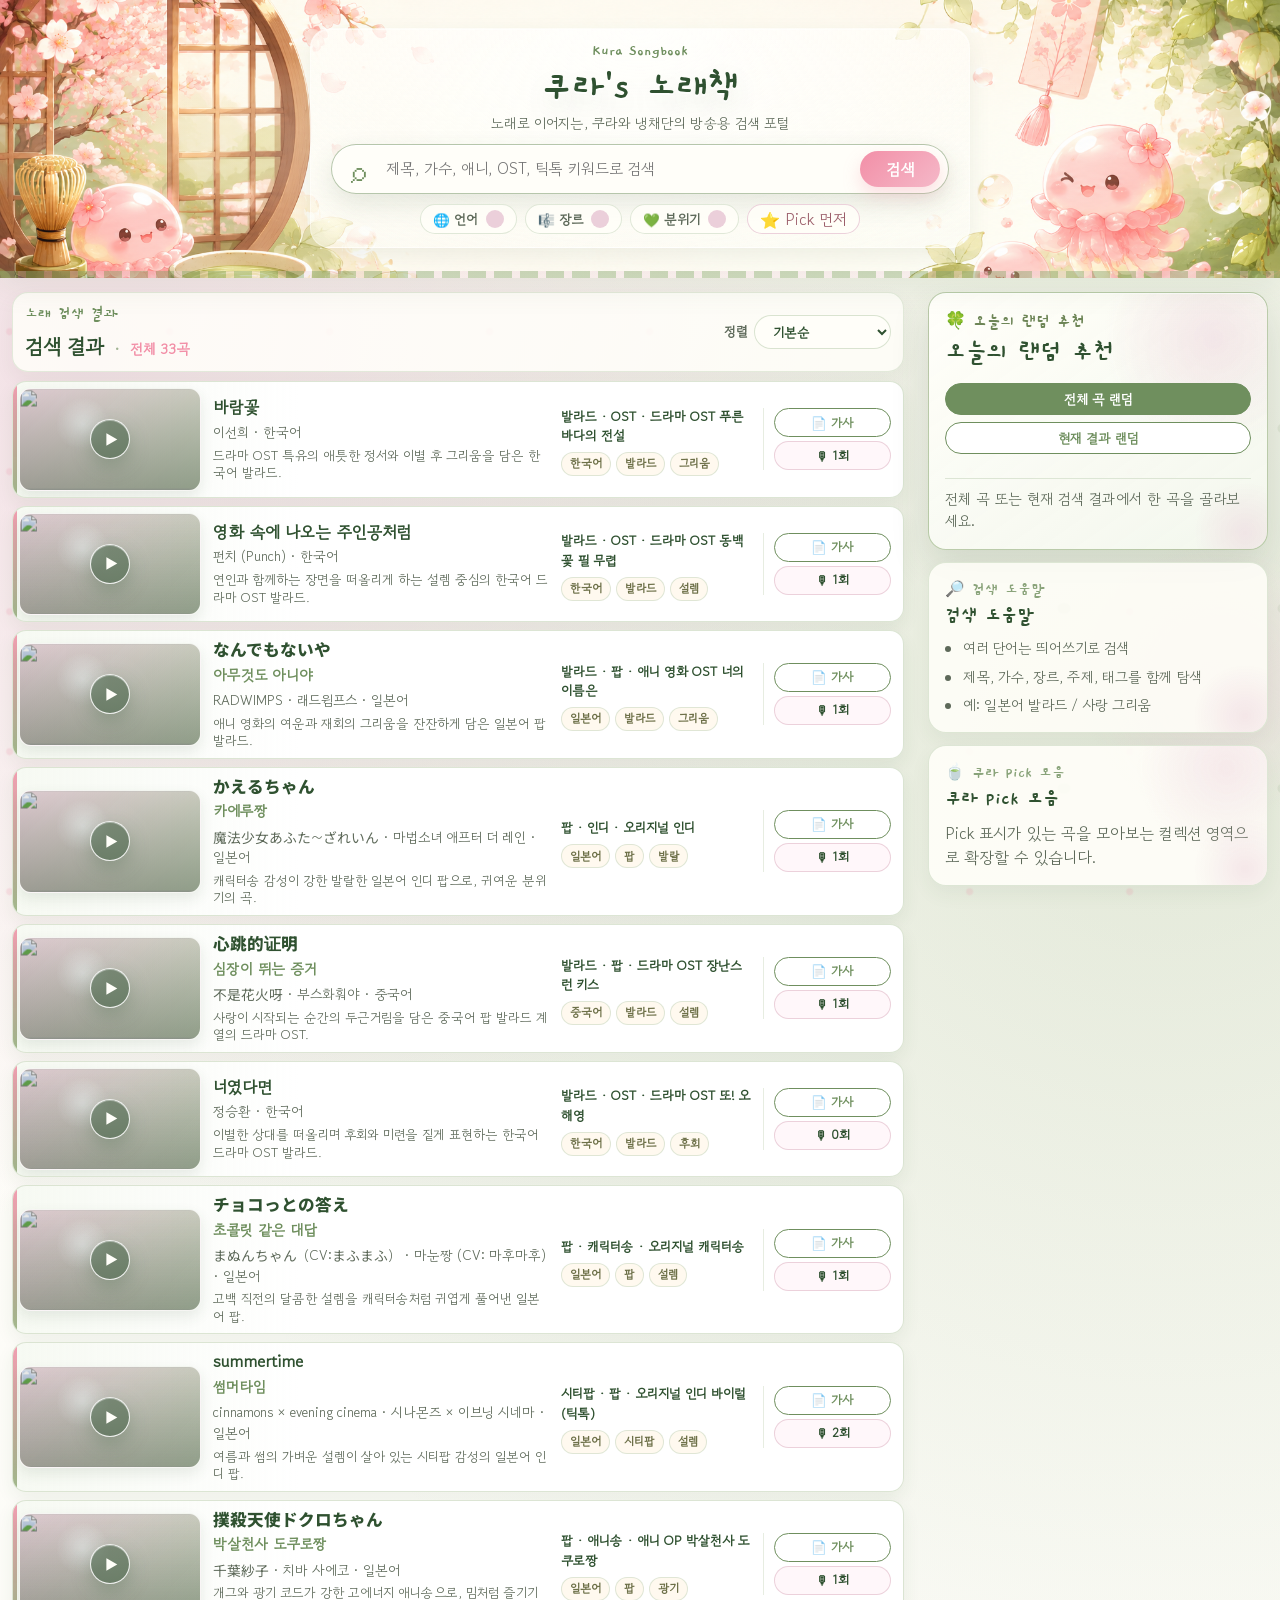
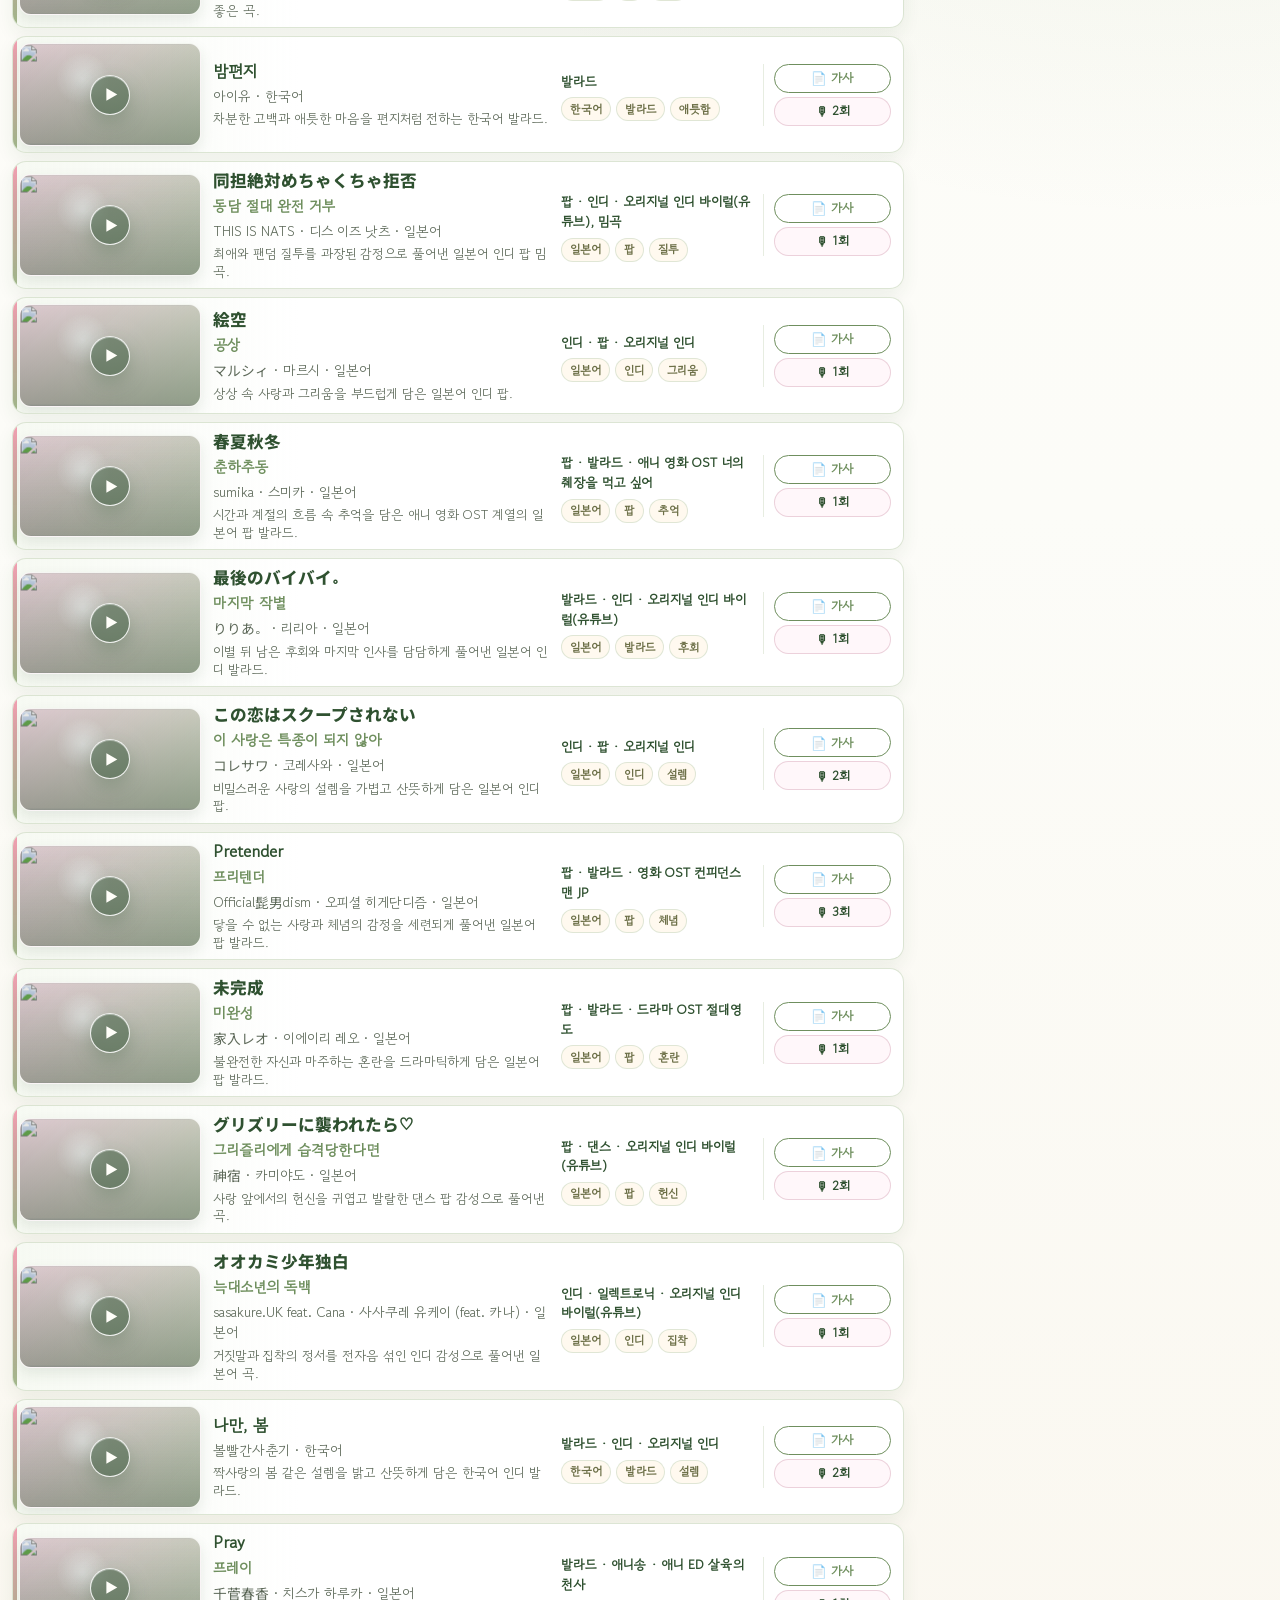
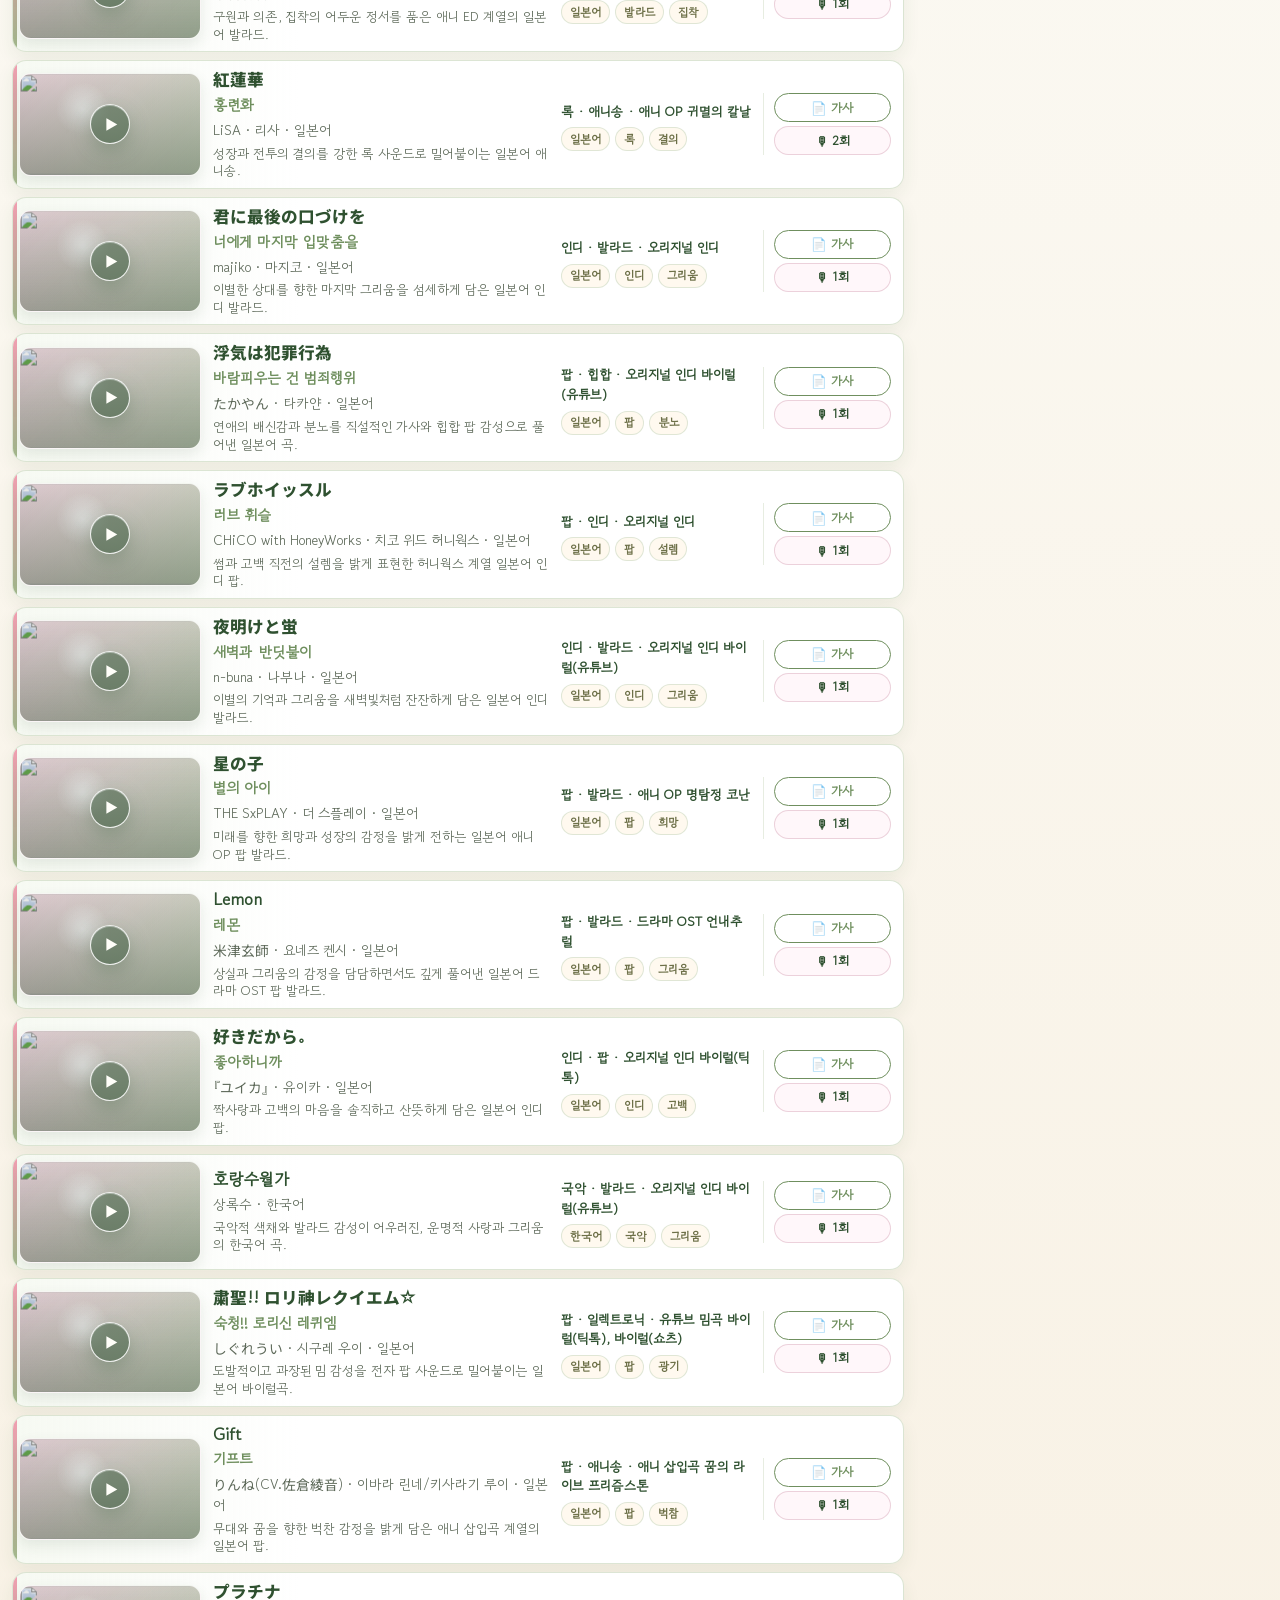
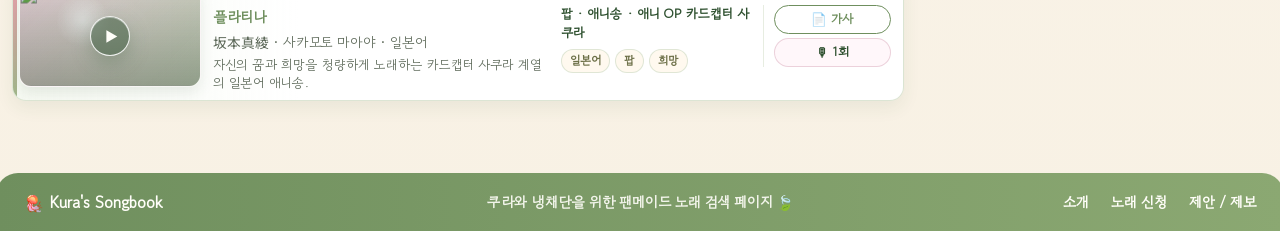
==== commit c06599a2: "feat: prepare Kura Songbook web beta chore: prepare v1 beta deployment TODO: S0027 星の子 / 별의 아이 row n" ====
--- a/search.html
+++ b/search.html
@@ -7,7 +7,7 @@
     <link rel="preconnect" href="https://fonts.googleapis.com">
     <link rel="preconnect" href="https://fonts.gstatic.com" crossorigin>
     <link href="https://fonts.googleapis.com/css2?family=Gaegu:wght@400;700&amp;family=Gowun+Dodum&amp;family=Noto+Sans+JP:wght@400;500;700&amp;family=Noto+Sans+KR:wght@400;500;700&amp;display=swap" rel="stylesheet">
-    <link rel="stylesheet" href="./src/style.css?v=beta-1">
+    <link rel="stylesheet" href="./src/style.css?v=beta-3">
   </head>
   <body class="results-mode">
     <header class="hero search-hero">
@@ -27,7 +27,7 @@
         <div class="hero-panel">
           <p class="eyebrow">Kura Songbook</p>
           <h1>쿠라's 노래책</h1>
-          <p class="intro">노래로 이어지는, 쿠라와 쿠라메이트의 방송용 검색 포털</p>
+          <p class="intro">노래로 이어지는, 쿠라와 냉채단의 방송용 검색 포털</p>
 
           <section class="search-portal" aria-labelledby="search-title">
             <h2 id="search-title">노래 검색</h2>
@@ -144,15 +144,15 @@
 
       <footer class="site-footer">
         <p>🪼 Kura's Songbook</p>
-        <p>A fan-made song search site for Kura and Kuramates 🍃</p>
+        <p>쿠라와 냉채단을 위한 팬메이드 노래 검색 페이지 🍃</p>
         <nav aria-label="Footer links">
-          <span>About</span>
-          <span>Request a Song</span>
-          <span>Suggest / Report</span>
+          <span>소개</span>
+          <span>노래 신청</span>
+          <span>제안 / 제보</span>
         </nav>
       </footer>
     </div>
 
-    <script src="./src/app.js?v=beta-1" defer></script>
+    <script src="./src/app.js?v=beta-3" defer></script>
   </body>
 </html>
--- a/src/style.css
+++ b/src/style.css
@@ -178,6 +178,14 @@
   margin-top: 14px;
 }
 
+.portal-chip-caption {
+  margin: 18px 0 0;
+  color: var(--matcha);
+  font-family: "Gaegu", "Gowun Dodum", "Noto Sans KR", sans-serif;
+  font-size: 1.08rem;
+  font-weight: 700;
+}
+
 .portal-chip-row a,
 .portal-actions a,
 .portal-preview-card a {
@@ -958,7 +966,7 @@
 .song-card {
   position: relative;
   display: grid;
-  grid-template-columns: 176px minmax(0, 1fr);
+  grid-template-columns: 188px minmax(0, 1fr);
   gap: 12px;
   min-height: 98px;
   overflow: hidden;
@@ -1243,26 +1251,10 @@
   top: 14px;
   z-index: 3;
   align-self: start;
-  max-height: calc(100vh - 28px);
-  overflow: auto;
+  max-height: none;
+  overflow: visible;
   padding-bottom: 6px;
-  scrollbar-color: rgba(139, 168, 114, 0.45) transparent;
-  scrollbar-width: thin;
   height: fit-content;
-}
-
-.right-rail::-webkit-scrollbar {
-  width: 8px;
-}
-
-.right-rail::-webkit-scrollbar-track {
-  background: transparent;
-}
-
-.right-rail::-webkit-scrollbar-thumb {
-  border: 2px solid rgba(255, 255, 255, 0.9);
-  border-radius: 999px;
-  background: rgba(139, 168, 114, 0.48);
 }
 
 .right-rail .random-panel {
@@ -1387,6 +1379,23 @@
   box-shadow: 0 8px 20px rgba(47, 81, 48, 0.12);
 }
 
+.random-thumb-link {
+  display: block;
+  color: inherit;
+  text-decoration: none;
+}
+
+.random-thumb-link .random-thumb {
+  cursor: pointer;
+  transition: filter 140ms ease, transform 140ms ease, box-shadow 140ms ease;
+}
+
+.random-thumb-link:hover .random-thumb {
+  box-shadow: 0 12px 28px rgba(47, 81, 48, 0.18);
+  filter: brightness(1.03);
+  transform: translateY(-1px);
+}
+
 .random-thumb img {
   width: 100%;
   height: 100%;
@@ -1454,7 +1463,7 @@
   font-size: 0.84rem;
   line-height: 1.34;
   -webkit-box-orient: vertical;
-  -webkit-line-clamp: 3;
+  -webkit-line-clamp: 2;
 }
 
 .random-chip-list {
@@ -1564,6 +1573,34 @@
   font-size: 0.9rem;
 }
 
+.random-panel {
+  display: grid;
+  gap: 8px;
+}
+
+.random-panel .rail-label {
+  margin-bottom: -2px;
+  color: #6d8556;
+  font-size: 1.06rem;
+}
+
+.random-panel h2 {
+  margin-bottom: 0;
+  color: var(--matcha-dark);
+  font-size: 1.62rem;
+  line-height: 1;
+}
+
+.help-panel .rail-label,
+.pick-panel .rail-label {
+  color: rgba(111, 143, 94, 0.82);
+}
+
+.help-panel h2,
+.pick-panel h2 {
+  font-size: 1.22rem;
+}
+
 @media (max-width: 1120px) {
   .portal-hero {
     grid-template-columns: 1fr;
@@ -1596,88 +1633,53 @@
     margin-top: 0;
   }
 
-.random-panel {
-  display: grid;
-  gap: 8px;
-}
-
-.random-panel .rail-label {
-  margin-bottom: -2px;
-  color: #6d8556;
-  font-size: 1.06rem;
-}
-
-.random-panel h2 {
-  margin-bottom: 0;
-  color: var(--matcha-dark);
-  font-size: 1.62rem;
-  line-height: 1;
-}
-
-.help-panel .rail-label,
-.pick-panel .rail-label {
-  color: rgba(111, 143, 94, 0.82);
-}
-
-.help-panel h2,
-.pick-panel h2 {
-  font-size: 1.22rem;
-}
-
-.random-actions {
-  margin: 4px 0 4px;
-}
-
-.random-result {
-  margin-top: 4px;
-}
-
-.random-song {
-  gap: 8px;
-}
-
-.random-thumb {
-  max-height: 150px;
-}
-
-.random-song h3 {
-  font-size: 1.08rem;
-}
-
-.random-translation,
-.random-artist,
-.random-intro {
-  margin-top: 3px;
-}
-
-.random-intro {
-  -webkit-line-clamp: 2;
-}
-
-.random-link-row {
-  grid-template-columns: 1fr 1fr;
-  gap: 6px;
-}
-
-.random-link-row .button {
-  min-height: 30px;
-}
-
-.results-column,
-.song-list {
-  position: relative;
-  z-index: 1;
-}
-
-.right-rail {
-  z-index: 2;
-}
-
-.hero:has(.filter-menu[open]) + .page-frame .results-column,
-.hero:has(.filter-menu[open]) + .page-frame .song-list {
-  z-index: 0;
-}
-    order: 1;
+  .random-actions {
+    margin: 4px 0 4px;
+  }
+
+  .random-result {
+    margin-top: 4px;
+  }
+
+  .random-song {
+    gap: 8px;
+  }
+
+  .random-thumb {
+    max-height: 150px;
+  }
+
+  .random-song h3 {
+    font-size: 1.08rem;
+  }
+
+  .random-translation,
+  .random-artist,
+  .random-intro {
+    margin-top: 3px;
+  }
+
+  .random-intro {
+    -webkit-line-clamp: 2;
+  }
+
+  .random-link-row .button {
+    min-height: 30px;
+  }
+
+  .results-column,
+  .song-list {
+    position: relative;
+    z-index: 1;
+  }
+
+  .right-rail {
+    z-index: 2;
+  }
+
+  .hero:has(.filter-menu[open]) + .page-frame .results-column,
+  .hero:has(.filter-menu[open]) + .page-frame .song-list {
+    z-index: 0;
   }
 
   .results-column {
@@ -1747,7 +1749,7 @@
 
   .hero-inner {
     min-height: 0;
-    padding: 26px 12px 18px;
+    padding: 16px 12px 12px;
   }
 
   .hero::after,
@@ -1766,13 +1768,13 @@
   }
 
   .intro {
-    margin-top: 8px;
-    font-size: 0.9rem;
+    margin-top: 4px;
+    font-size: 0.82rem;
   }
 
   .search-box {
     grid-template-columns: 48px 1fr;
-    min-height: 56px;
+    min-height: 52px;
   }
 
   .search-button {
@@ -1780,21 +1782,17 @@
   }
 
   .search-input {
-    min-height: 54px;
+    min-height: 50px;
     padding-right: 18px;
     font-size: 0.98rem;
   }
 
   .search-portal {
-    margin-top: 18px;
+    margin-top: 10px;
   }
 
   .sticky-search {
-    grid-template-columns: 1fr;
-    gap: 8px;
-    width: min(420px, calc(100vw - 24px));
-    border-radius: 999px;
-    padding: 6px;
+    display: none;
   }
 
   .sticky-search-brand {
@@ -1839,44 +1837,73 @@
   }
 
   .results-column {
-    padding-bottom: 42px;
+    padding-bottom: 28px;
   }
 
   .section-heading {
     display: grid;
-    gap: 10px;
+    gap: 8px;
+    padding: 9px 10px;
+  }
+
+  .result-title-row {
+    flex-wrap: wrap;
+    gap: 4px 8px;
+  }
+
+  .result-title-row h2 {
+    font-size: 1.12rem;
   }
 
   .result-summary {
-    margin-top: 4px;
+    margin-top: 0;
+    font-size: 0.82rem;
+  }
+
+  .sort-control {
+    justify-content: space-between;
+    width: 100%;
+  }
+
+  .sort-control select {
+    min-height: 32px;
   }
 
   .song-card {
-    grid-template-columns: 1fr;
-    border-radius: 16px;
+    grid-template-columns: 108px minmax(0, 1fr);
+    gap: 9px;
+    min-height: 0;
+    border-radius: 14px;
   }
 
   .song-thumb {
     aspect-ratio: 16 / 9;
     width: 100%;
-    max-height: 180px;
-    min-height: 72px;
-    margin: 0;
-    font-size: 1.8rem;
+    max-height: none;
+    min-height: 0;
+    margin: 8px 0 8px 8px;
+    border-radius: 11px;
+    font-size: 1.3rem;
+  }
+
+  .song-thumb::before {
+    width: 30px;
+    height: 30px;
+    font-size: 0.78rem;
   }
 
   .song-thumb span {
-    width: 42px;
-    height: 42px;
+    width: 34px;
+    height: 34px;
   }
 
   .song-main {
-    gap: 10px;
-    padding: 0 12px 12px;
+    gap: 6px;
+    padding: 8px 9px 8px 0;
   }
 
   .song-card h3 {
-    font-size: 1.08rem;
+    font-size: 0.98rem;
   }
 
   .song-translation,
@@ -1888,24 +1915,25 @@
   }
 
   .song-intro {
-    font-size: 0.86rem;
+    font-size: 0.8rem;
+    line-height: 1.3;
   }
 
   .song-chip-list {
     gap: 5px;
-    margin-top: 8px;
+    margin-top: 6px;
   }
 
   .song-actions {
-    gap: 7px;
+    gap: 6px;
     border-left: 0;
     padding-left: 0;
   }
 
   .button,
   .song-count {
-    min-height: 34px;
-    font-size: 0.86rem;
+    min-height: 30px;
+    font-size: 0.78rem;
   }
 
   .rail-card {
@@ -1914,17 +1942,14 @@
   }
 
   .rail-card-feature {
-    display: grid;
-    grid-template-columns: 72px 1fr;
-    column-gap: 12px;
-    align-items: start;
+    display: block;
   }
 
   .rail-card-feature .rail-label,
   .rail-card-feature h2,
   .rail-card-feature .random-actions,
   .rail-card-feature .random-result {
-    grid-column: 2;
+    grid-column: auto;
   }
 
   .placeholder-art {
@@ -1961,20 +1986,24 @@
   }
 
   .random-link-row {
-    grid-template-columns: 1fr 1fr;
+    grid-template-columns: 1fr;
     gap: 6px;
   }
 
   .site-footer {
-    grid-template-columns: 1fr;
+    display: flex;
+    flex-direction: column;
     gap: 8px;
+    align-items: center;
     margin: 0;
     padding: 16px;
+    line-height: 1.35;
     text-align: center;
   }
 
   .site-footer nav {
     justify-content: center;
     flex-wrap: wrap;
-  }
-}
+    gap: 12px 18px;
+  }
+}
